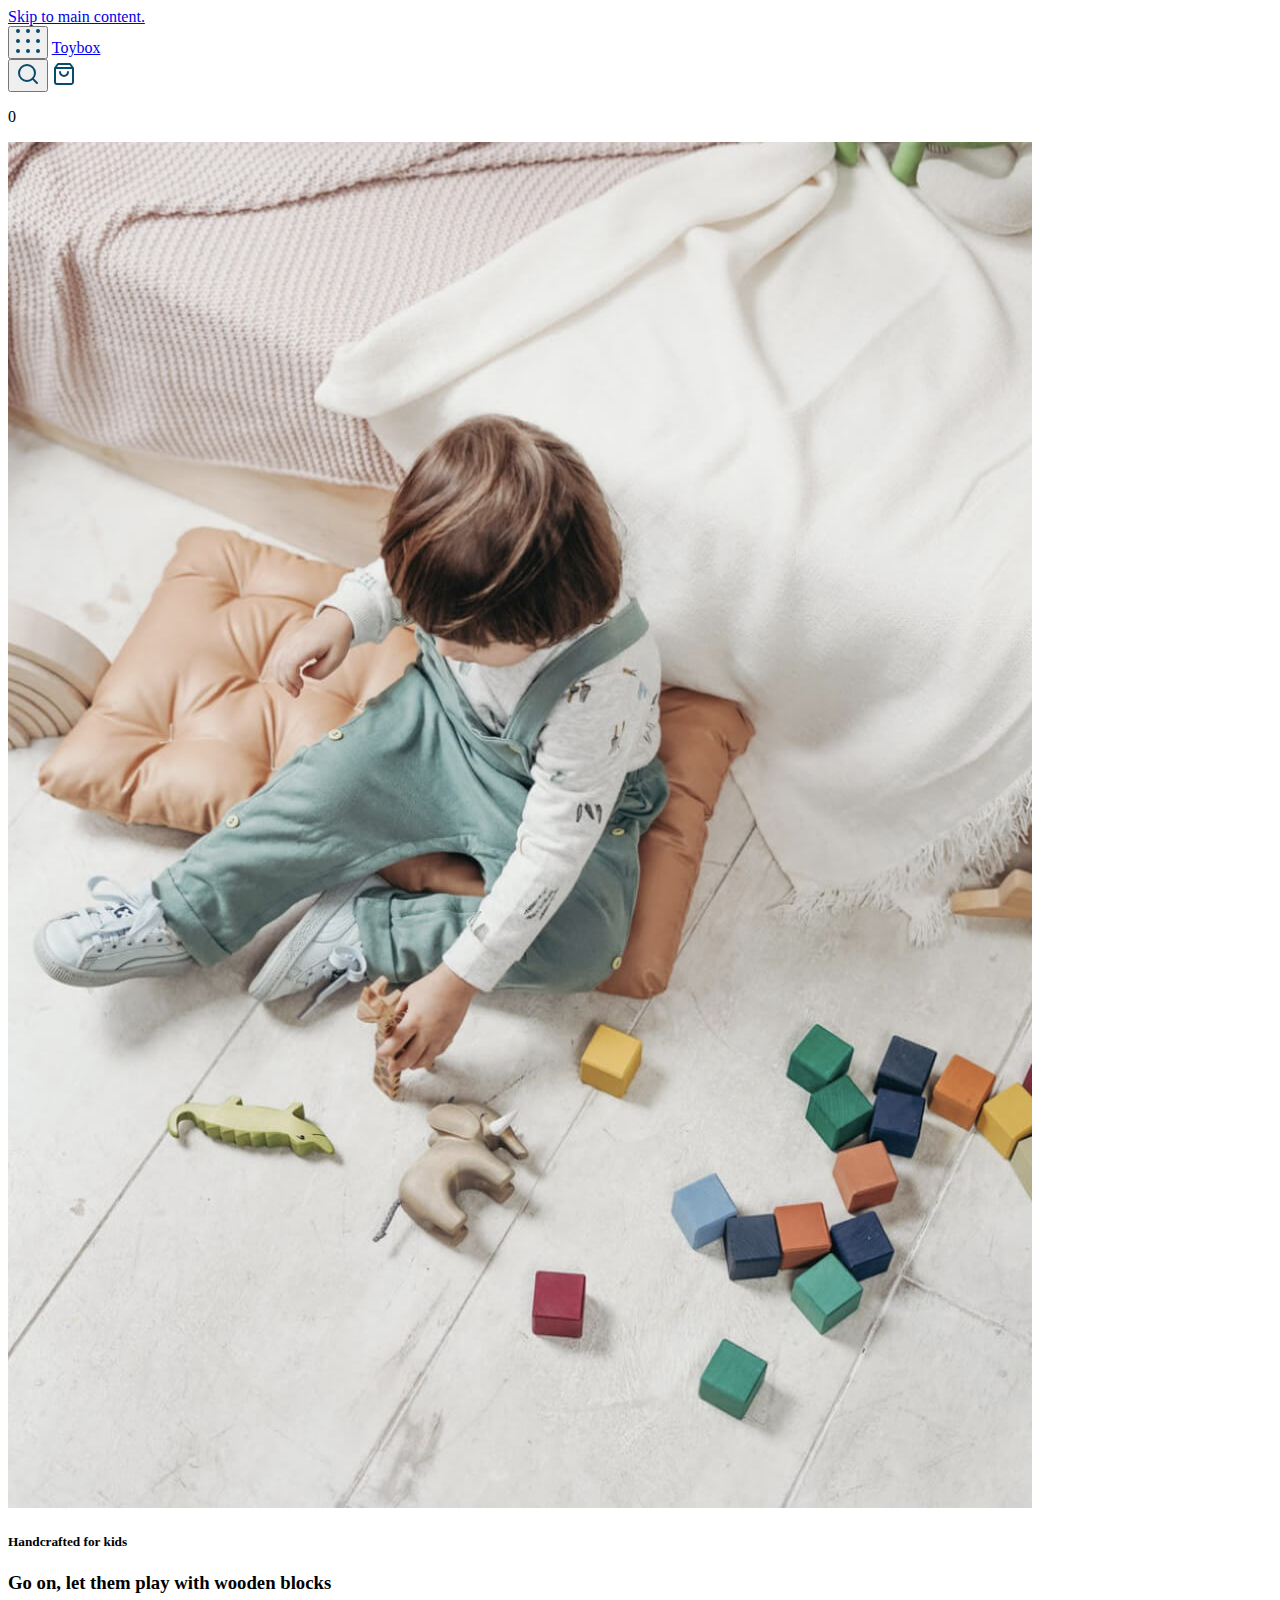
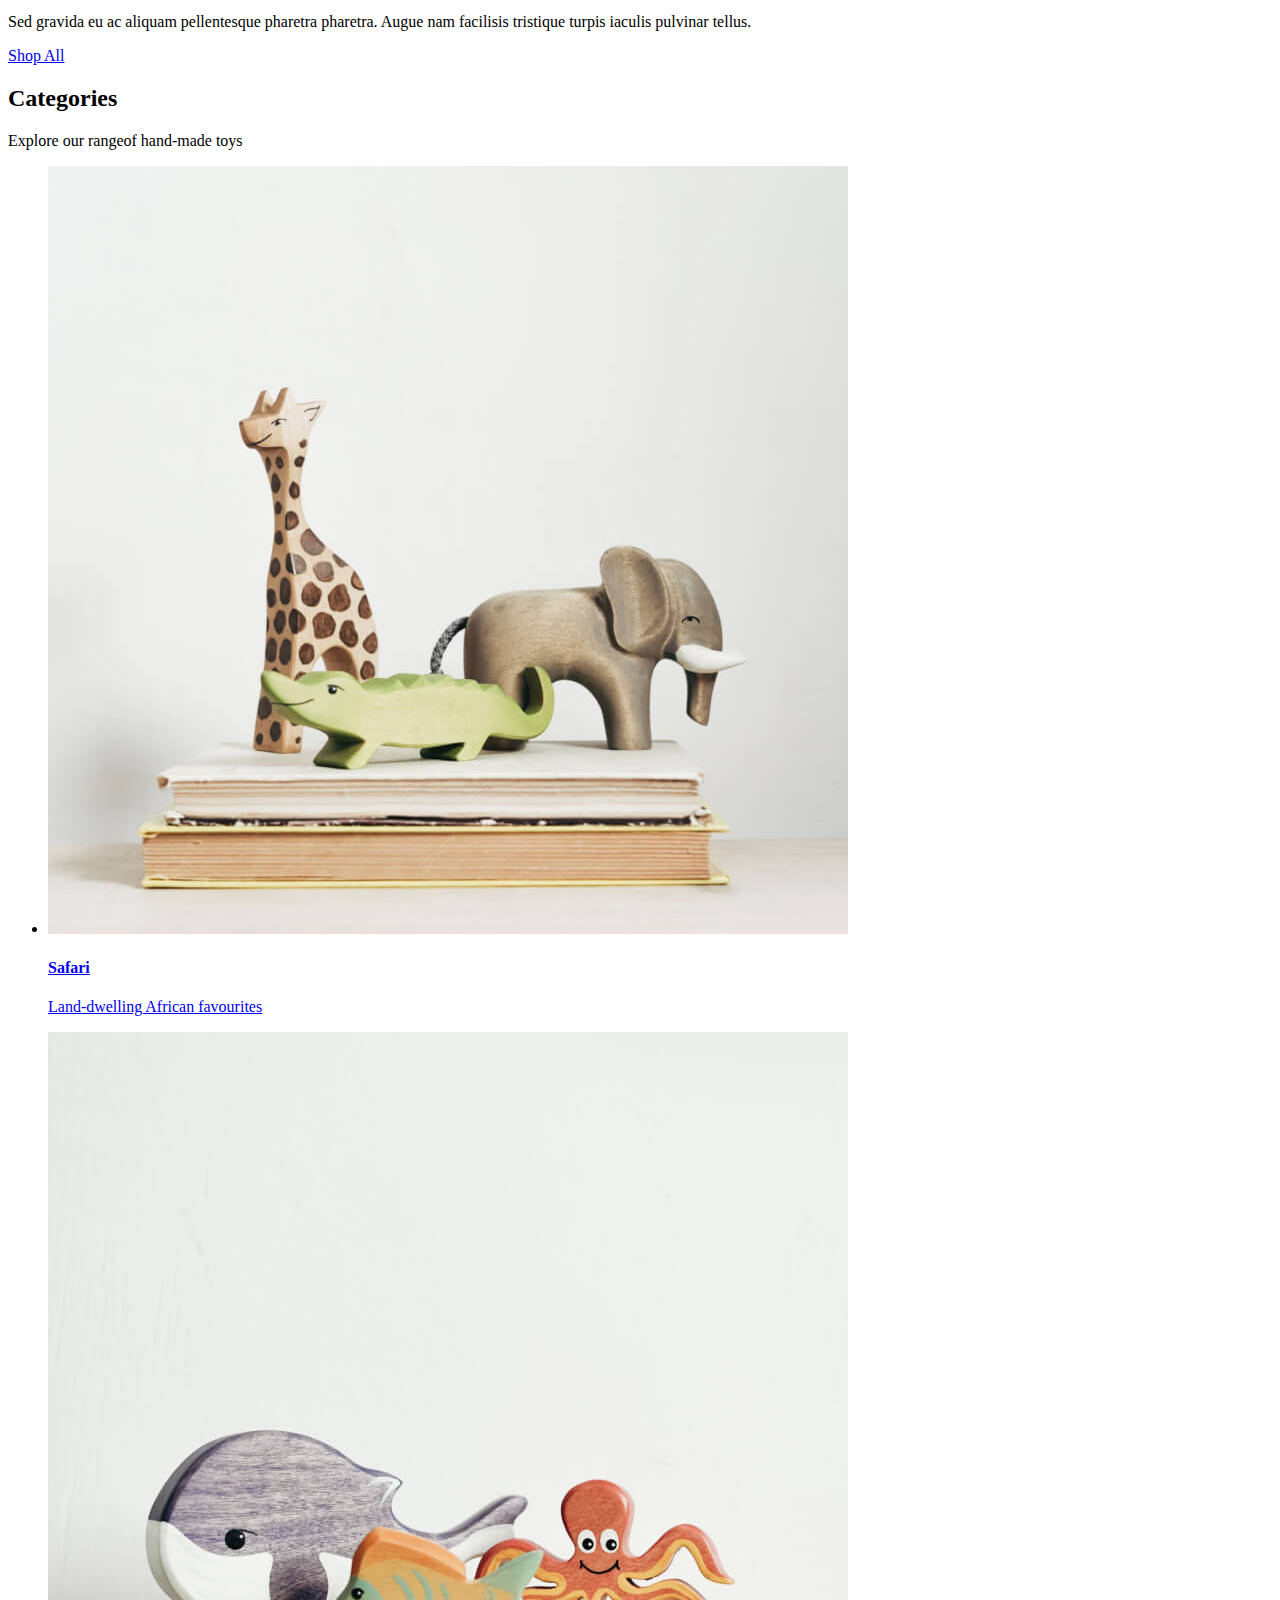
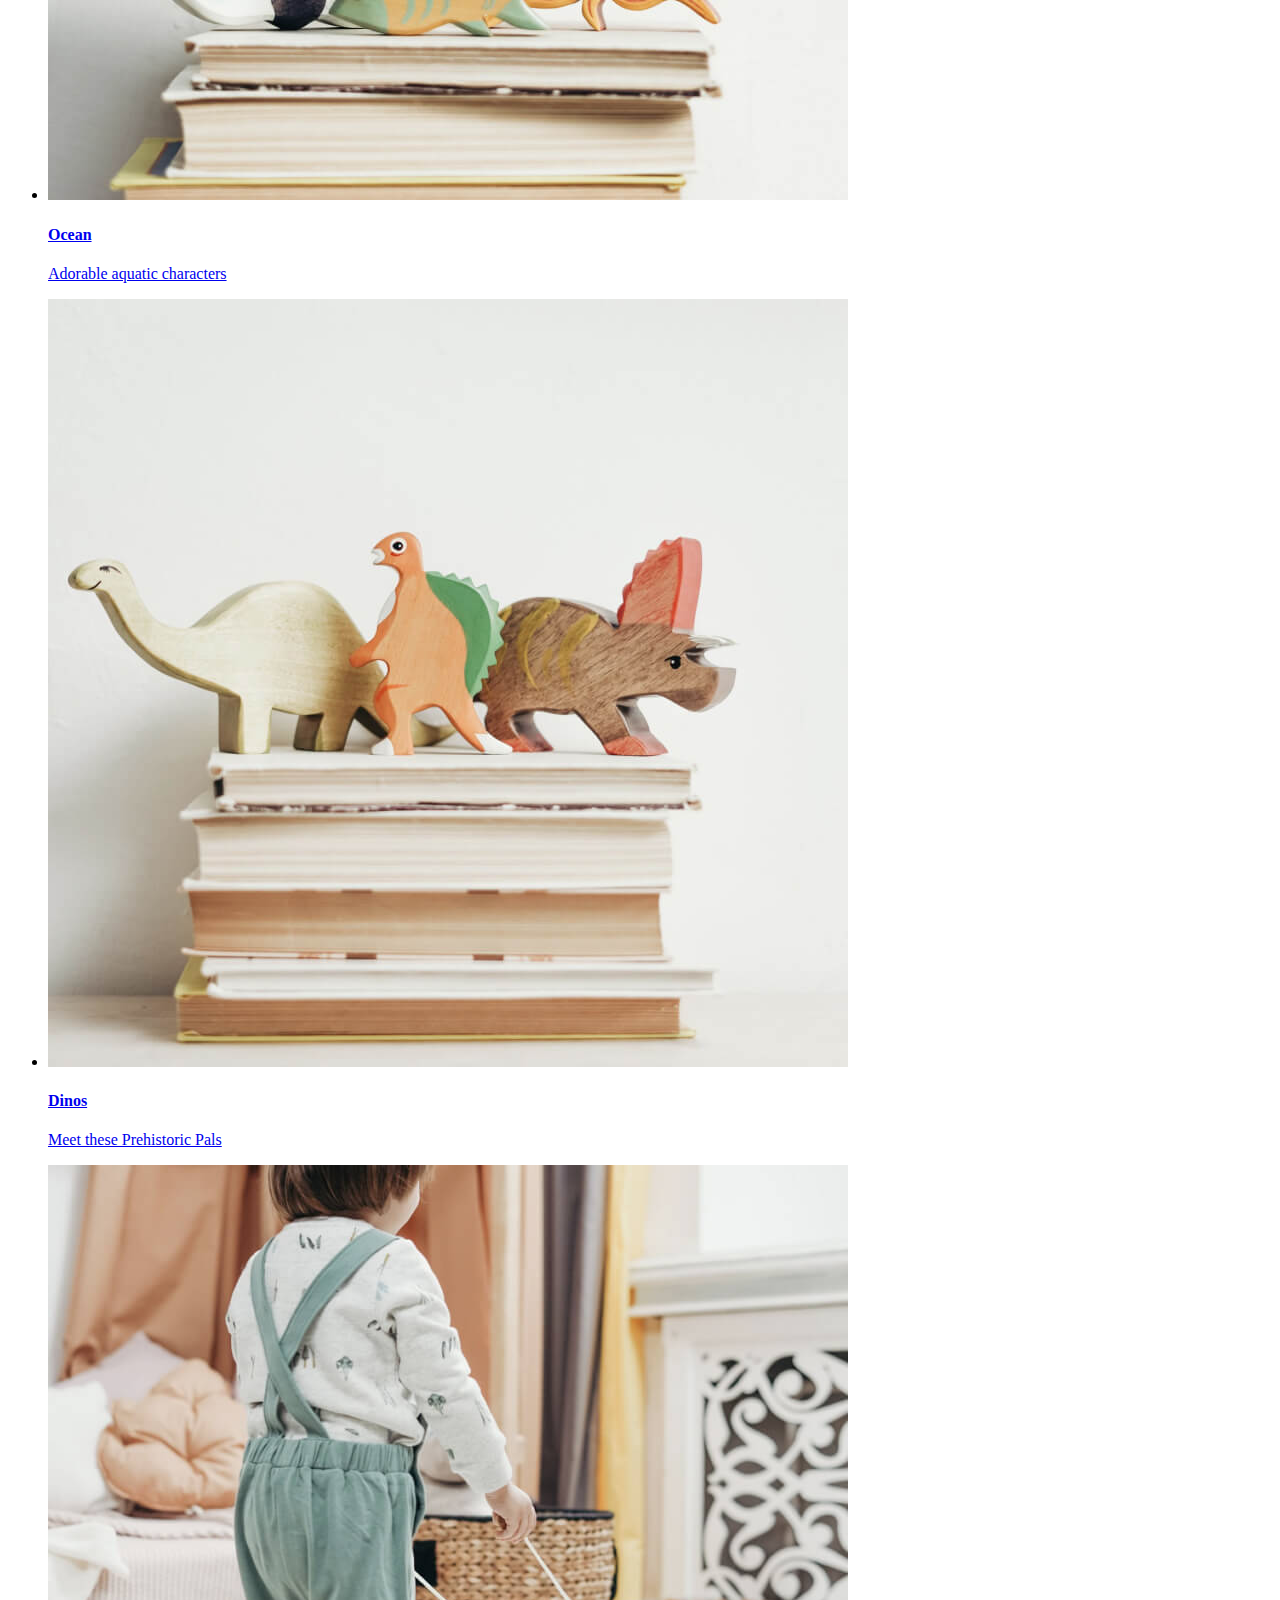
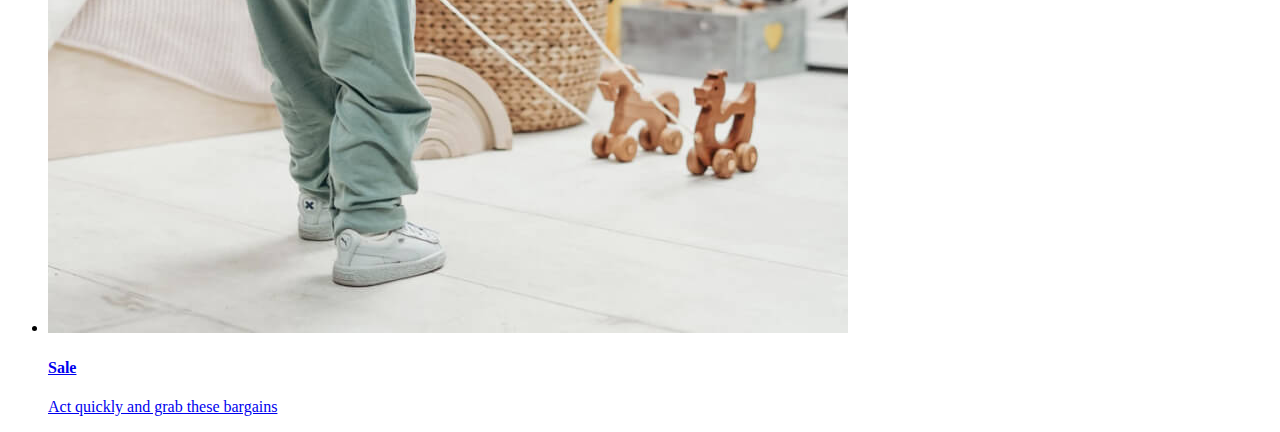
==== index.html @ b54217be "added our categories content" ====
<!DOCTYPE html>
<html lang="en">
<head>
	<meta charset="UTF-8">
	<meta http-equiv="X-UA-Compatible" content="IE=edge">
	<meta name="viewport" content="width=device-width, initial-scale=1.0">
	<link rel="stylesheet" href="./styles/styles.css">
	<title>STARTER - Toybox Homepage</title>
</head>
<body>
	<!-- our skipLink -->
	<a href="#mainContent" class="skipLink">Skip to main content.</a>
	<nav>
		<!-- wrapper to contain our content -->
		<div class="wrapper">
			<!-- navigation menu button -->
			<button class="menuIcon">
				<img class="menuIcon" src="./assets/menu-button.svg" alt="Button to open our navigation">
			</button>
	
			<!-- home button / logo -->
			<a href="./index.html" class="logo">Toybox</a>
	
			<!-- search / cart / counter area -->
			<div class="searchCart">
				<!-- search -->
				<button class="menuIcon">
					<img src="./assets/search.svg" alt="Search Icon" class="searchIcon">
				</button>
				<!-- bag / cart -->
				<a href="">
					<img src="./assets/shop-bag.svg" alt="Shopping Bag Icon" class="bagIcon">
				</a>
				<!-- counter -->
				<div class="counter">
					<p>0</p>
				</div><!-- counter ends -->
			</div><!-- .searchCart ends -->
		</div><!-- .wrapper ends -->
	
		<!-- we still need to add thee content for our slide out nav -->
	</nav>

	<!-- our header -->
	<header>
		<div class="wrapper headerImgContainer">
			<img src="./assets/header-image.jpg" alt="A toddler playing with wooden blocks">
		</div>
		<div class="wrapper headerContent">
			<h5>Handcrafted for kids</h5>
			<h3>Go on, let them play with wooden blocks</h3>
			<p>Sed gravida eu ac aliquam pellentesque pharetra pharetra. Augue nam facilisis tristique turpis iaculis pulvinar tellus.</p>
			<a href="#" class="shopLink">Shop All</a>
		</div>
	</header>
	
	<!-- our main content area -->

	<main id="mainContent">
		<!-- categories section -->
		<section class="categories" id="categories">
			<div class="wrapper">
				<h2>Categories</h2>
				<p>Explore our rangeof hand-made toys</p>

				<!-- our Gallery -->
				<ul class="categoryGallery">
					<li class="items item1">
						<a href="#">
							<img src="./assets/safari-trio.jpg" alt="hand carved safari animal toy">
							<h4>Safari</h4>
							<p>Land-dwelling African favourites</p>
						</a>
					</li>
					<li class="items item2">
						<a href="#">
							<img src="./assets/ocean-trio.jpg" alt="A collection of ocean themed animal toys">
							<h4>Ocean</h4>
							<p>Adorable aquatic characters</p>
						</a>
					</li>
					<li class="items item3">
						<a href="#">
							<img src="./assets/dino-trio.jpg" alt="hand carved dinosaur toys for kids">
							<h4>Dinos</h4>
							<p>Meet these Prehistoric Pals</p>
						</a>
					</li>
					<li class="items item4">
						<a href="#">
							<img src="./assets/sale.jpg" alt="A toddler pulling two wooden animals on wheels">
							<h4>Sale</h4>
							<p>Act quickly and grab these bargains</p>
						</a>
					</li>
				</ul>
			</div>
		</section>
		<!-- let them play section -->
		<section></section>
	</main>
</body>
</html>
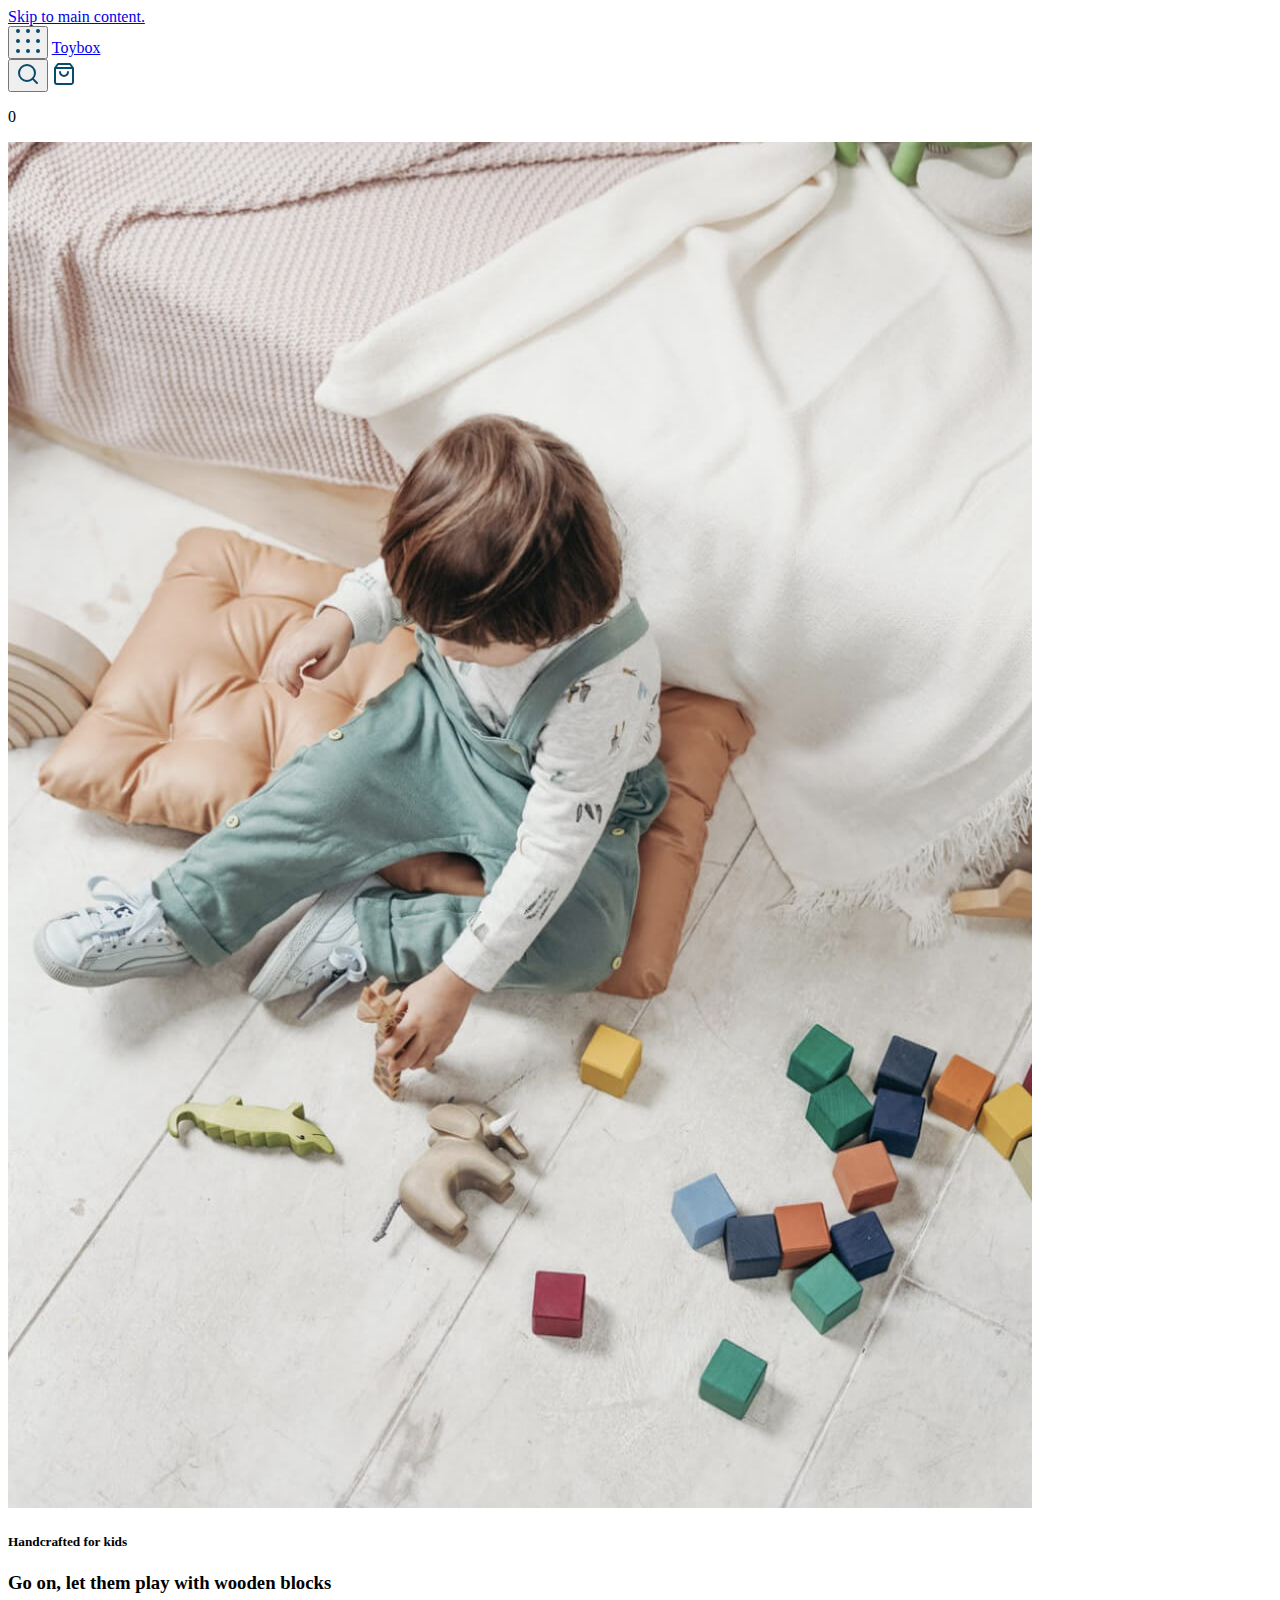
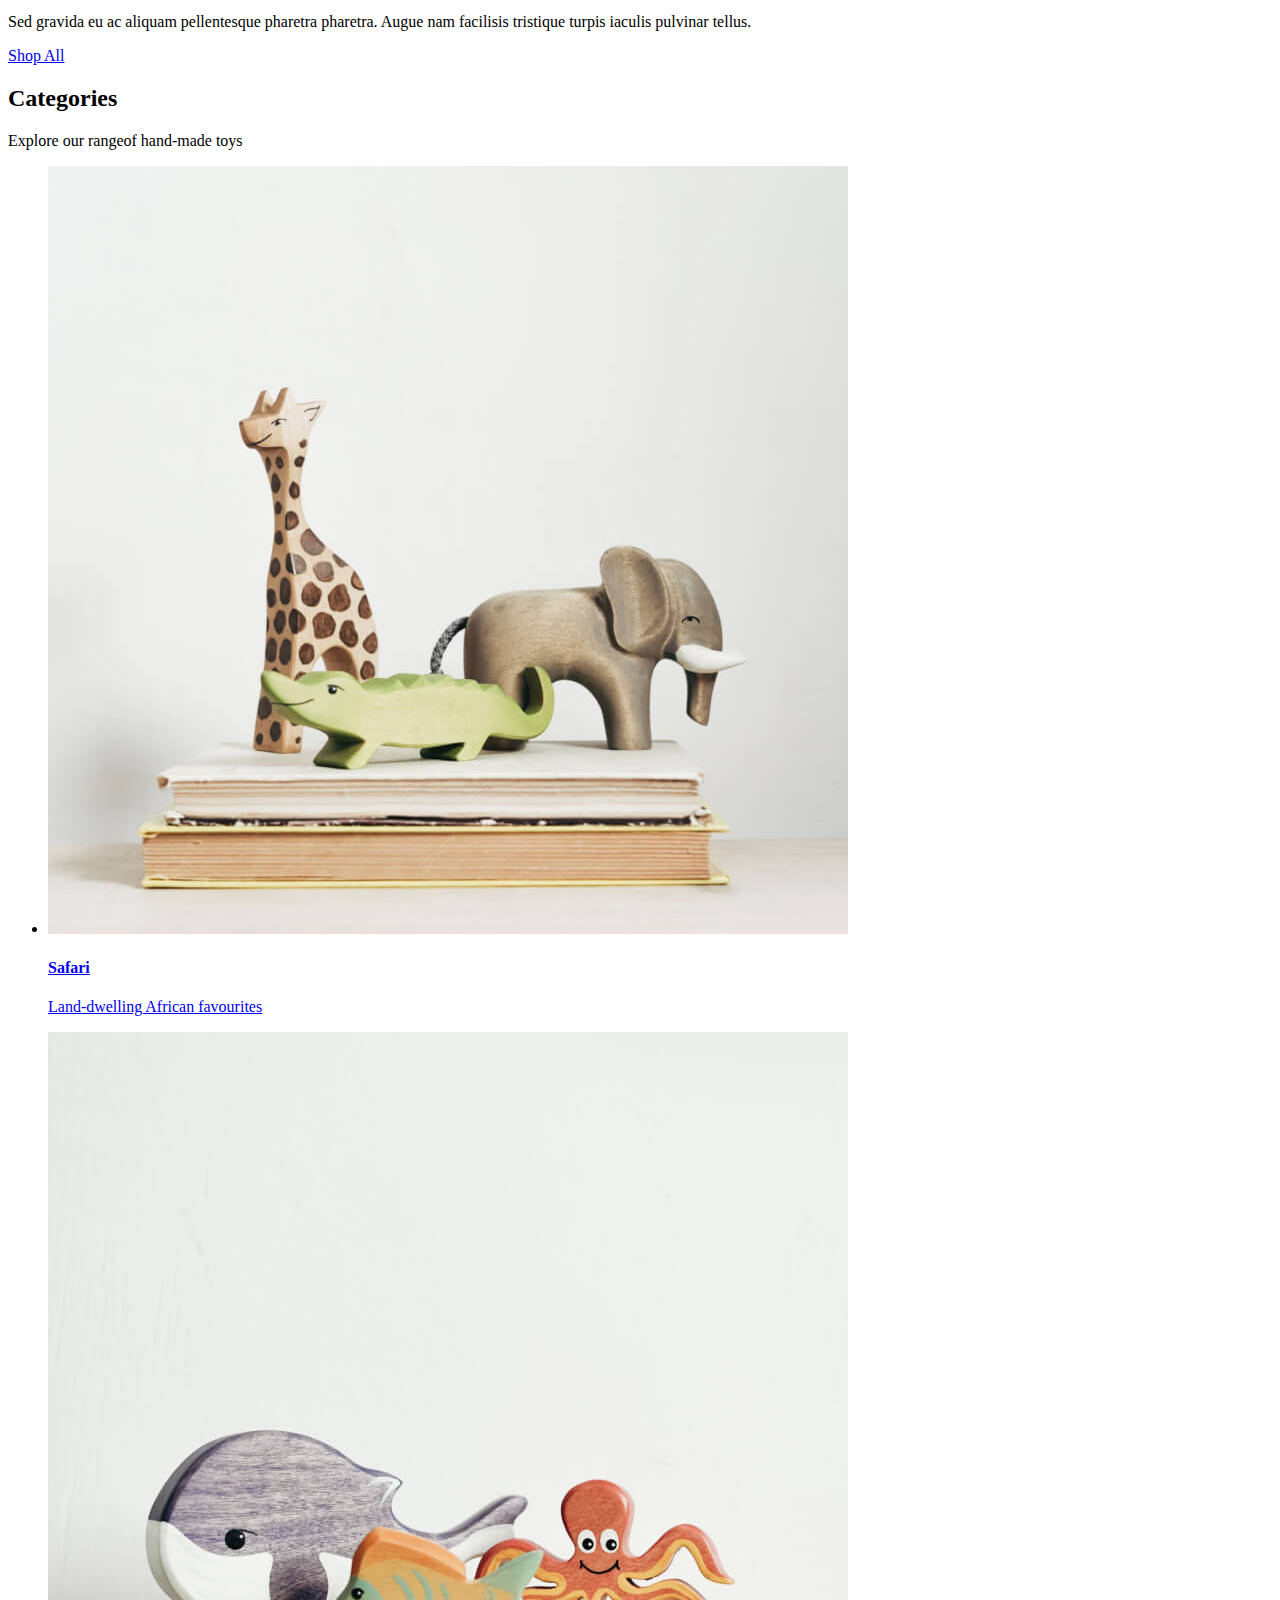
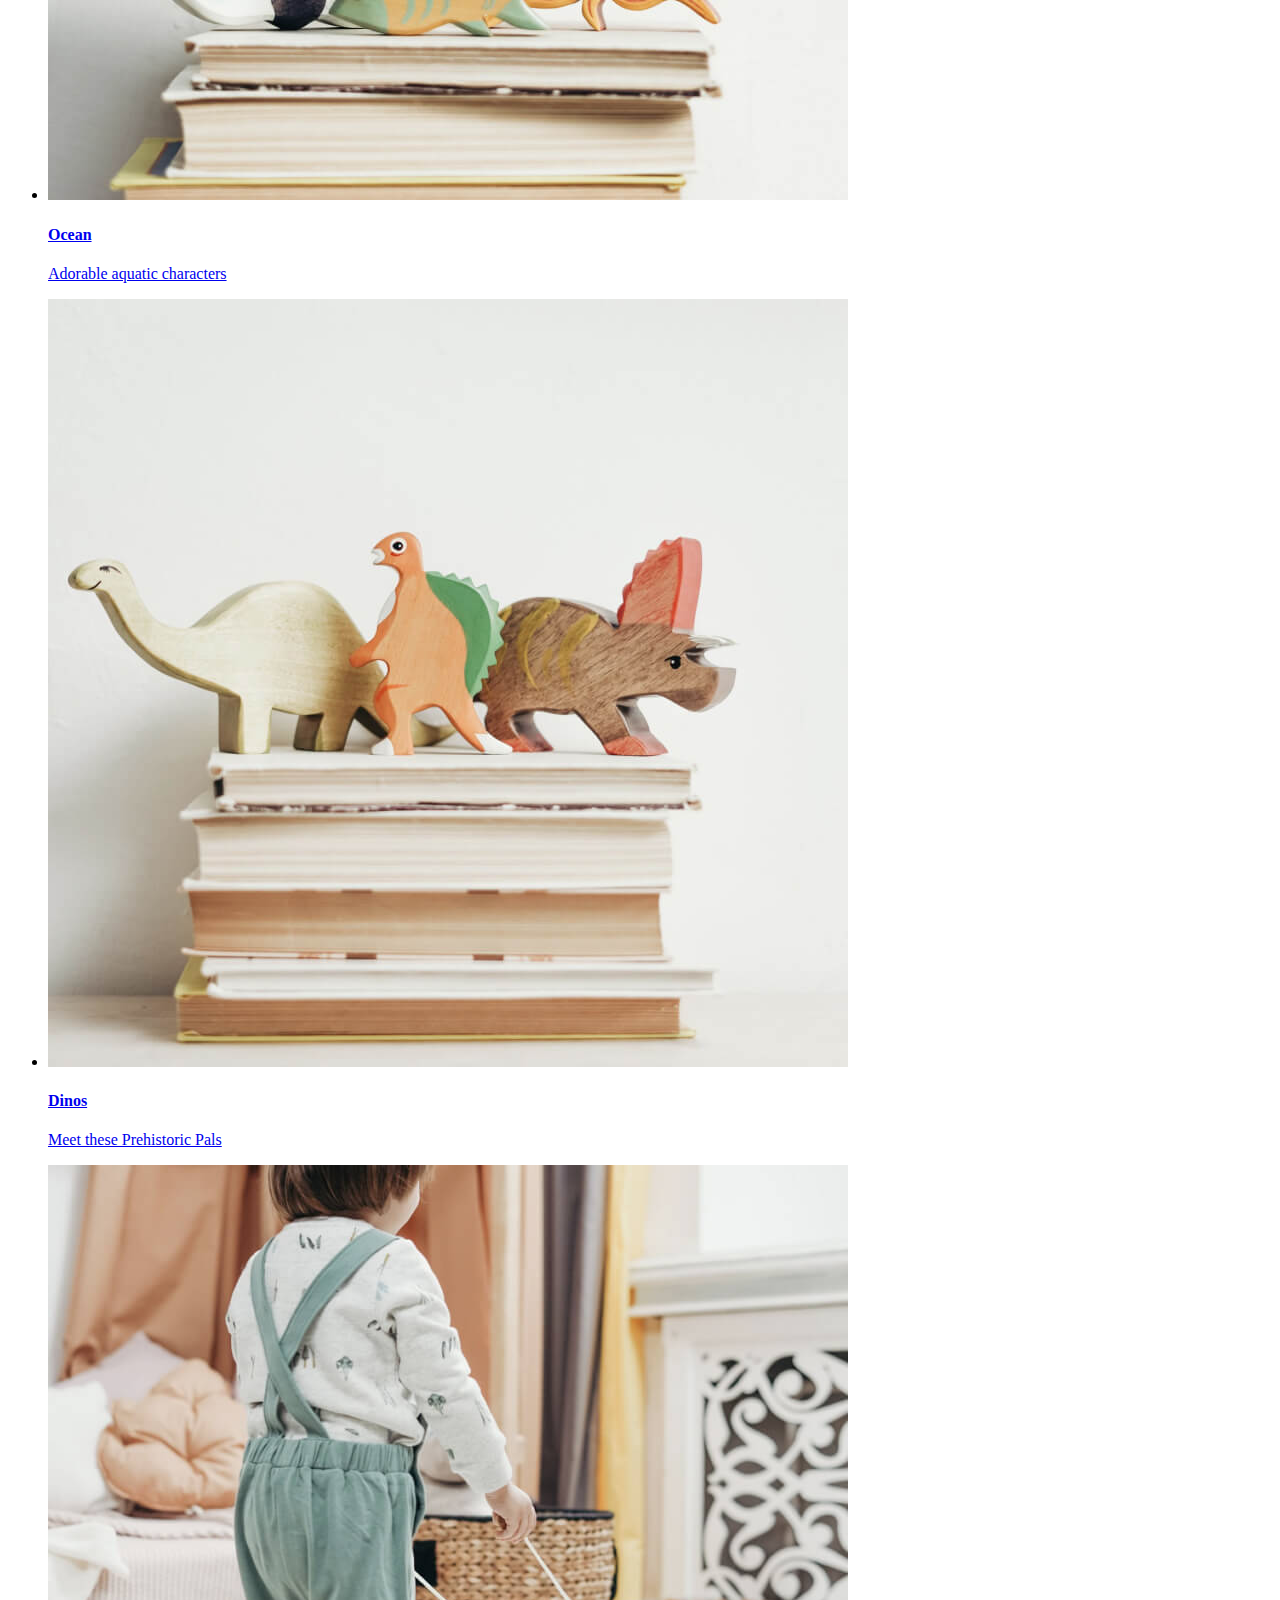
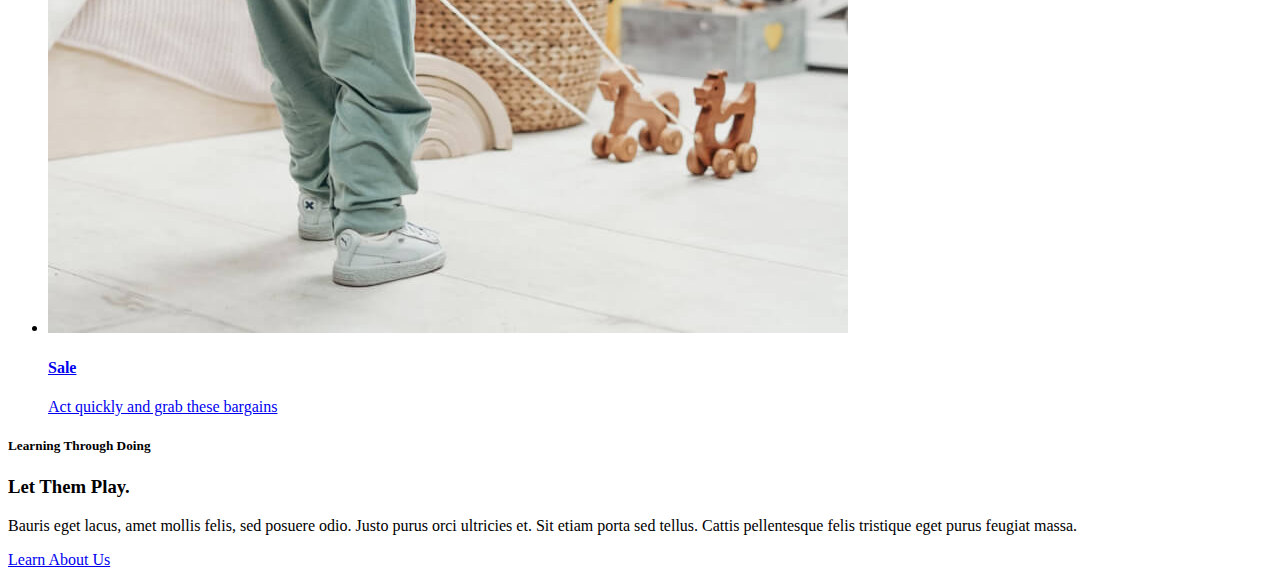
==== commit 0dbac2c6: "completed second section in the index.html" ====
--- a/index.html
+++ b/index.html
@@ -96,8 +96,24 @@
 				</ul>
 			</div>
 		</section>
+
 		<!-- let them play section -->
-		<section></section>
+		<section class="play" id="play">
+			<div class="wrapper playContainer">
+				<h5>Learning Through Doing</h5>
+				<h3>Let Them Play.</h3>
+				<p>Bauris eget lacus, amet mollis felis, sed posuere odio. Justo purus orci ultricies et. Sit etiam porta sed tellus.
+				Cattis pellentesque felis tristique eget purus feugiat massa.</p>
+				<a href="#" class="solid">Learn About Us</a>
+			</div>
+		</section>
+
 	</main>
+
+	<!-- footer section -->
+	<footer>
+
+	</footer>
+
 </body>
 </html>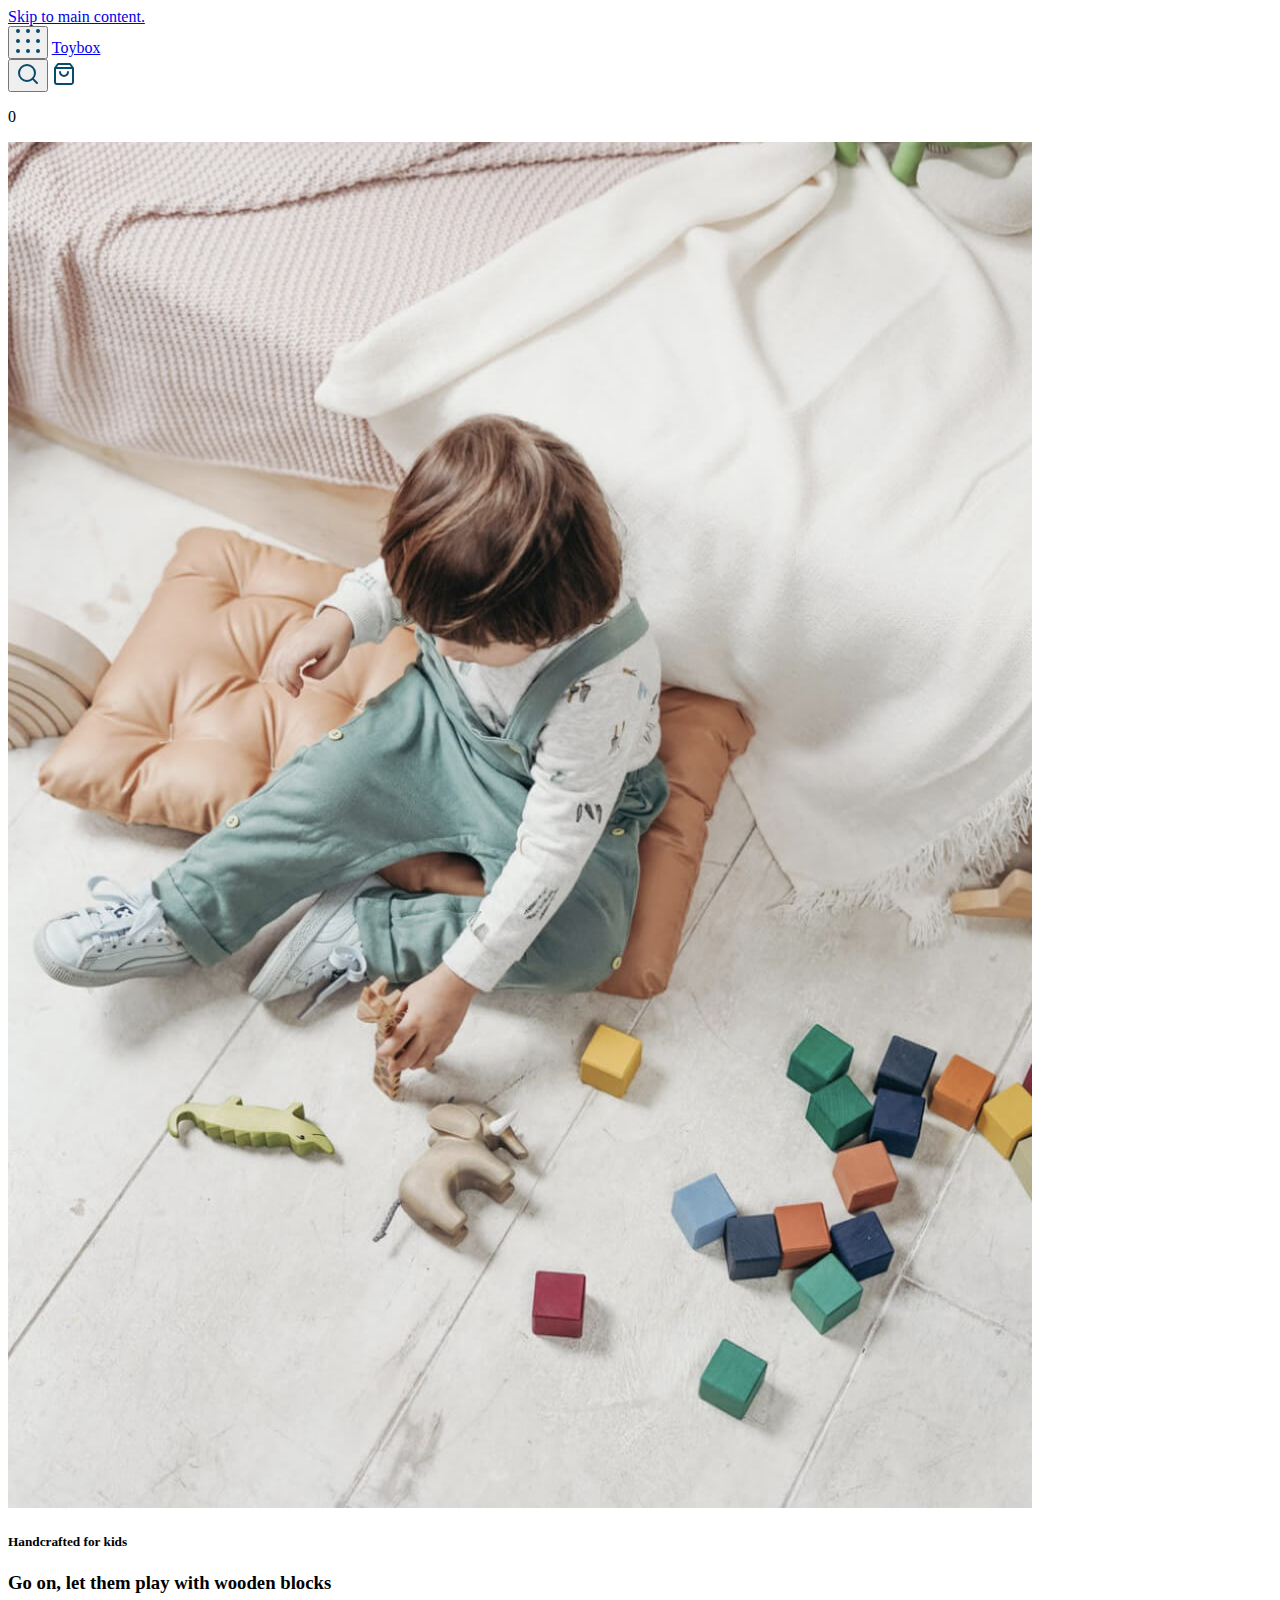
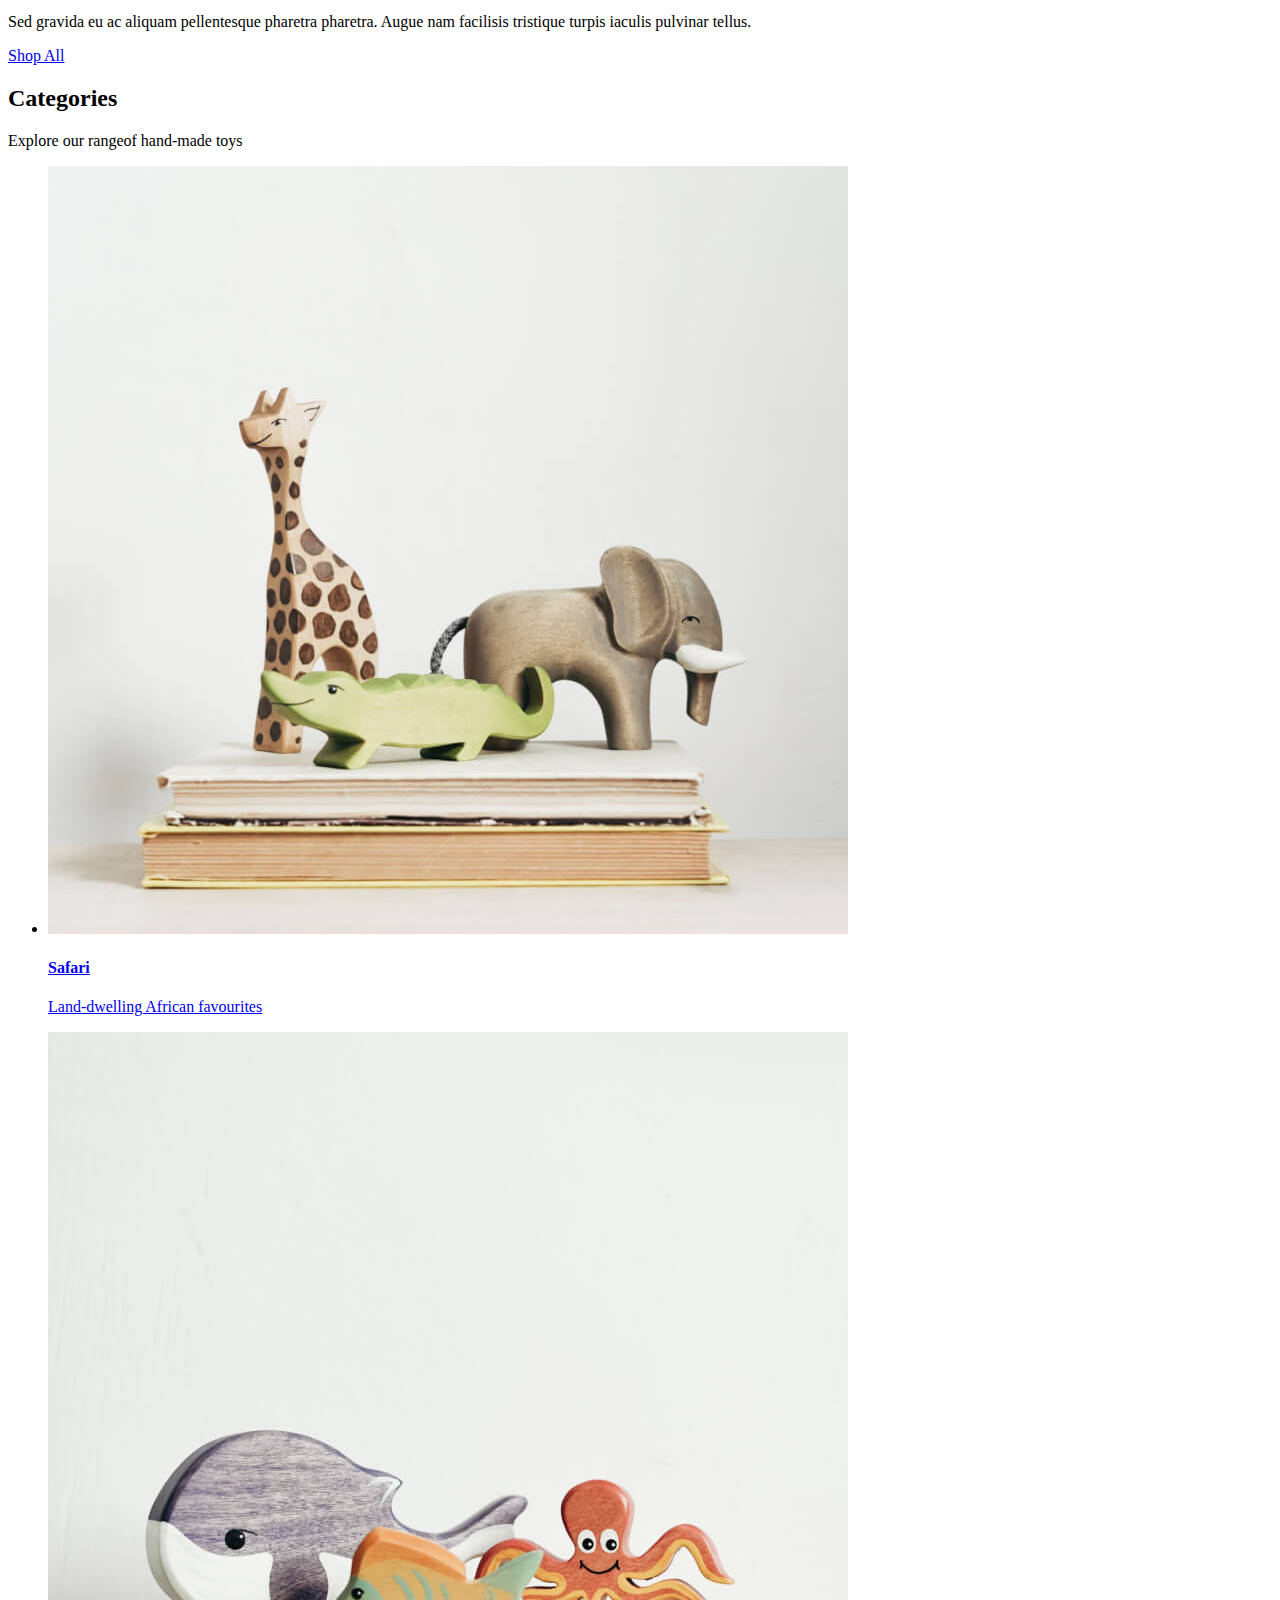
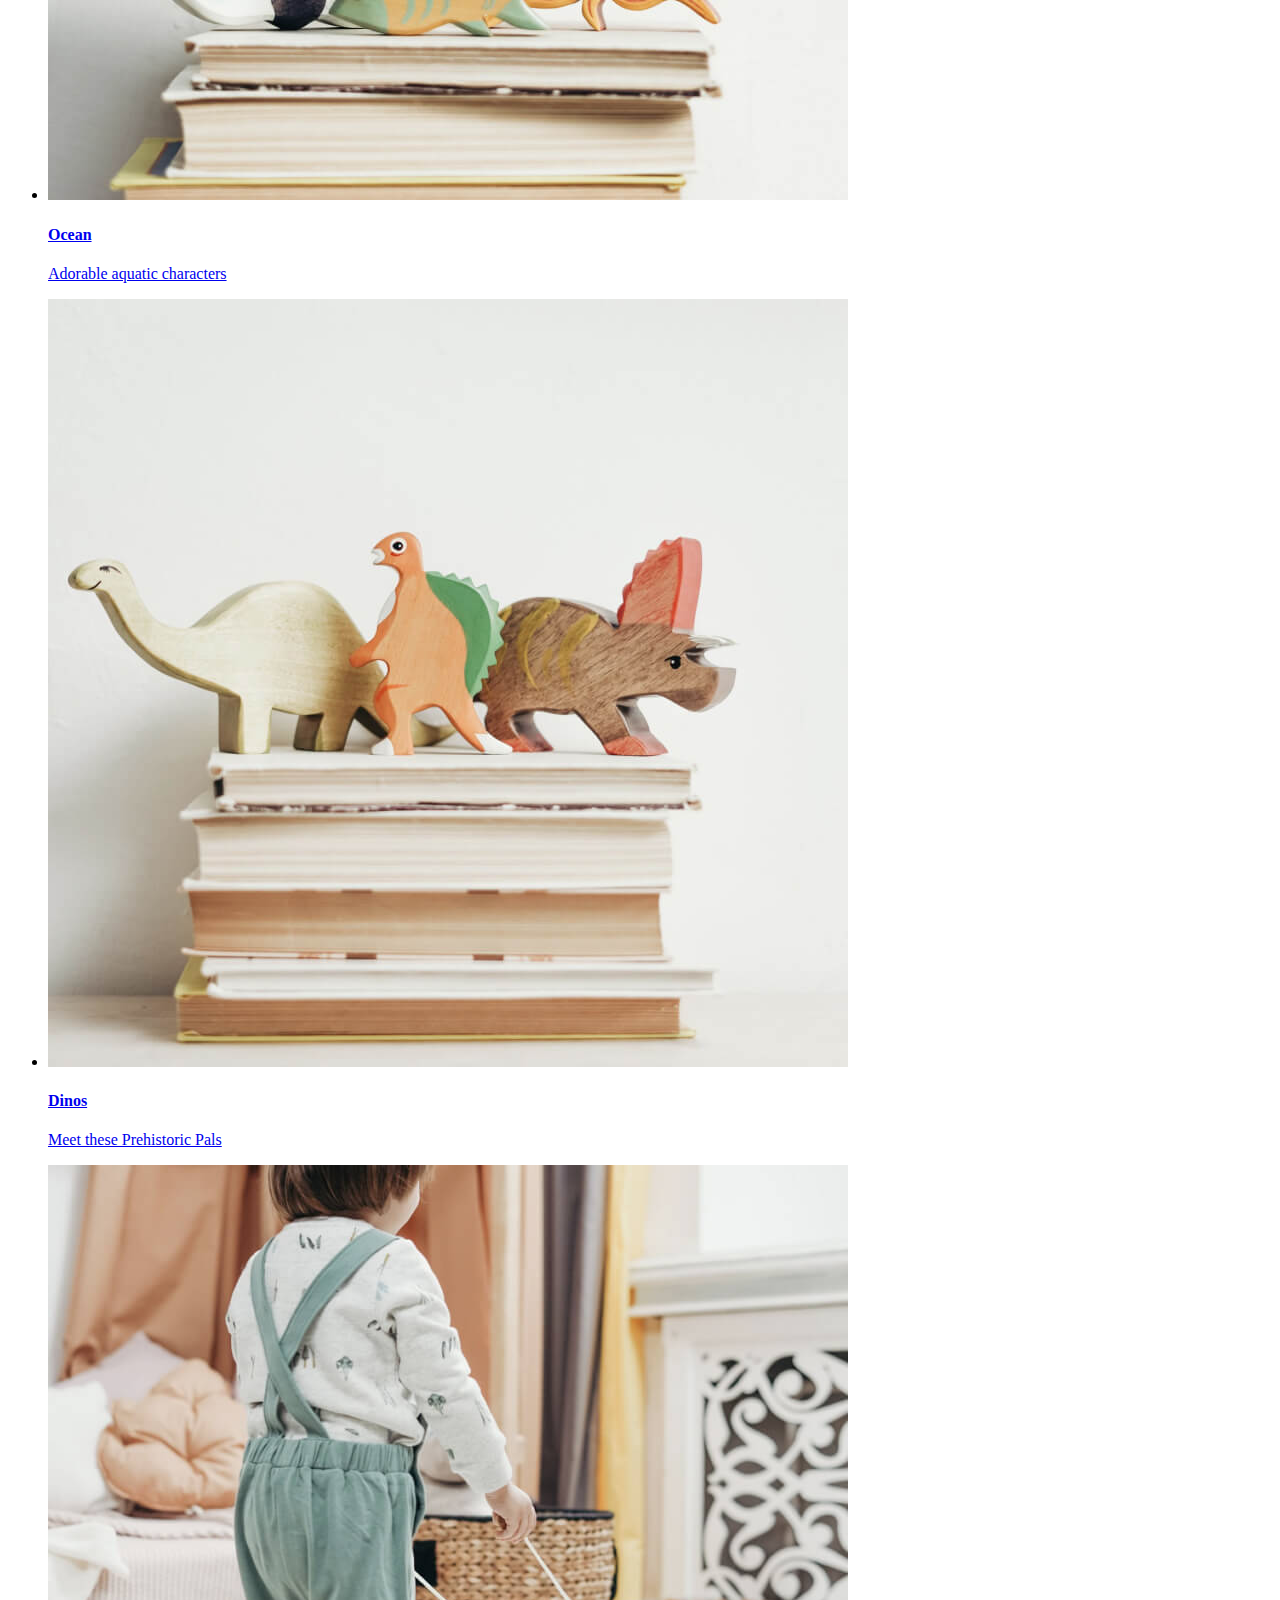
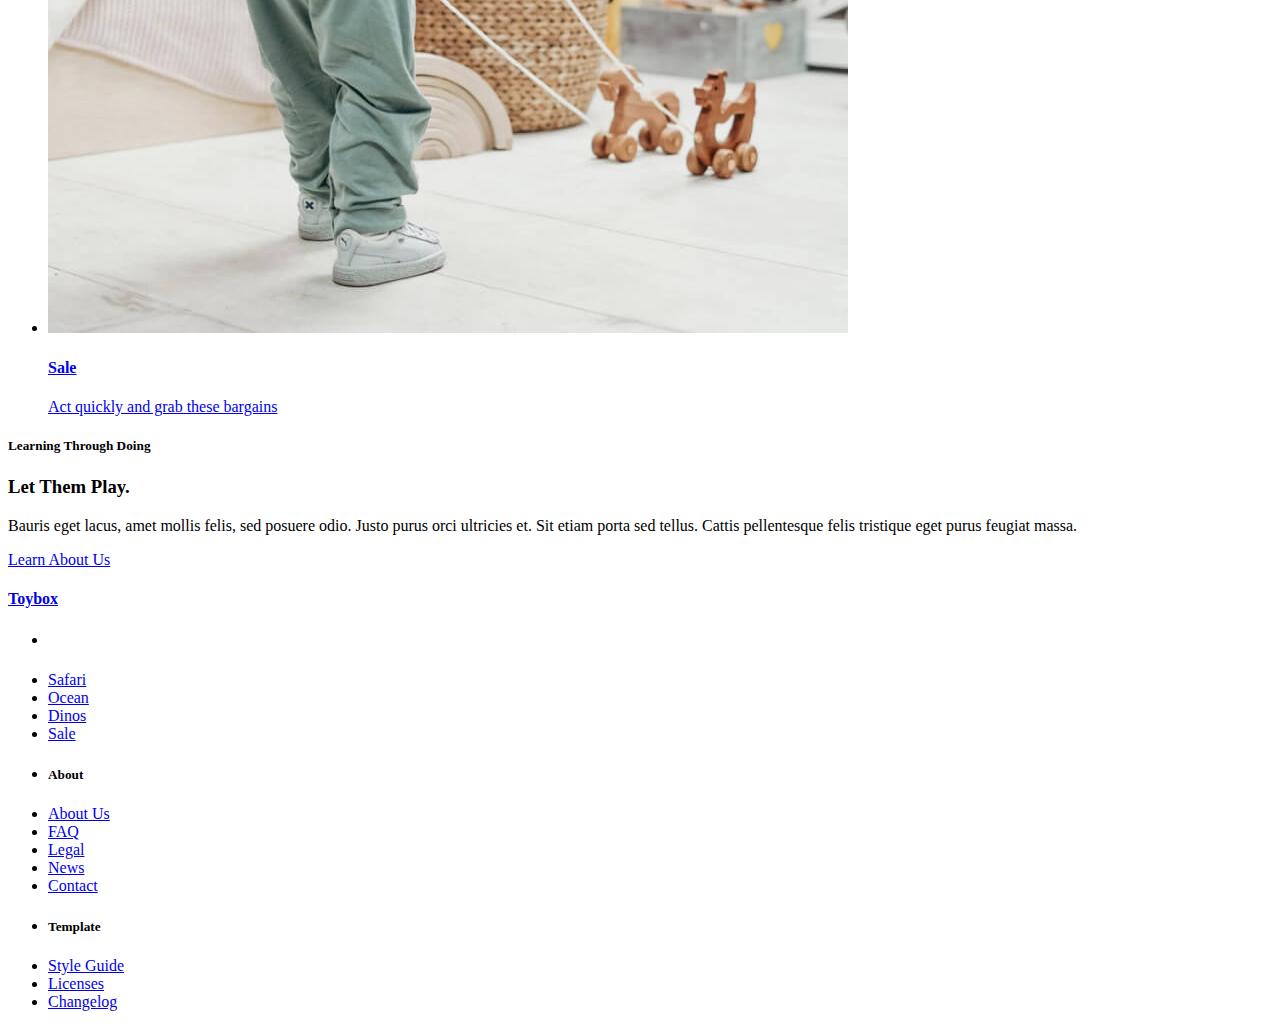
==== commit 92a76de9: "completed footer index.html" ====
--- a/index.html
+++ b/index.html
@@ -112,7 +112,69 @@
 
 	<!-- footer section -->
 	<footer>
-
+		<div class="wrapper">
+			<div class="footerFlex">
+				<!-- flex item 1 - logo -->
+				<a href="./index.html" class="logo">
+					<h4>Toybox</h4>
+				</a>
+				<!-- flex item 2 - footer menu -->
+				<nav class="footerNav">	
+					<!-- list 1 - shop -->
+					<ul class="footerShop">
+						<li>
+							<h5></h5>
+						</li>
+						<li>
+							<a href="#">Safari</a>
+						</li>
+						<li>
+							<a href="#">Ocean</a>
+						</li>
+						<li>
+							<a href="#">Dinos</a>
+						</li>
+						<li>
+							<a href="#">Sale</a>
+						</li>
+					</ul>
+					<!-- list 2 - about -->
+					<ul class="footerAbout">
+						<li>
+							<h5>About</h5>
+						</li>
+						<li>
+							<a href="#">About Us</a>
+						</li>
+						<li>
+							<a href="#">FAQ</a>
+						</li>
+						<li>
+							<a href="#">Legal</a>
+						</li>
+						<li>
+							<a href="#">News</a>
+						</li>
+						<li><a href="./contact.html">Contact</a></li>
+					</ul>
+					<!-- list 3 - template -->
+					<ul class="footerTemp">
+						<li>
+							<h5>Template</h5>
+						</li>
+						<li>
+							<a href="#">Style Guide</a>
+						</li>
+						<li>
+							<a href="#">Licenses</a>
+						</li>
+						<li>
+							<a href="#">Changelog</a>
+						</li>
+					</ul>
+				</nav>
+			</div>
+		</div>
 	</footer>
 
 </body>
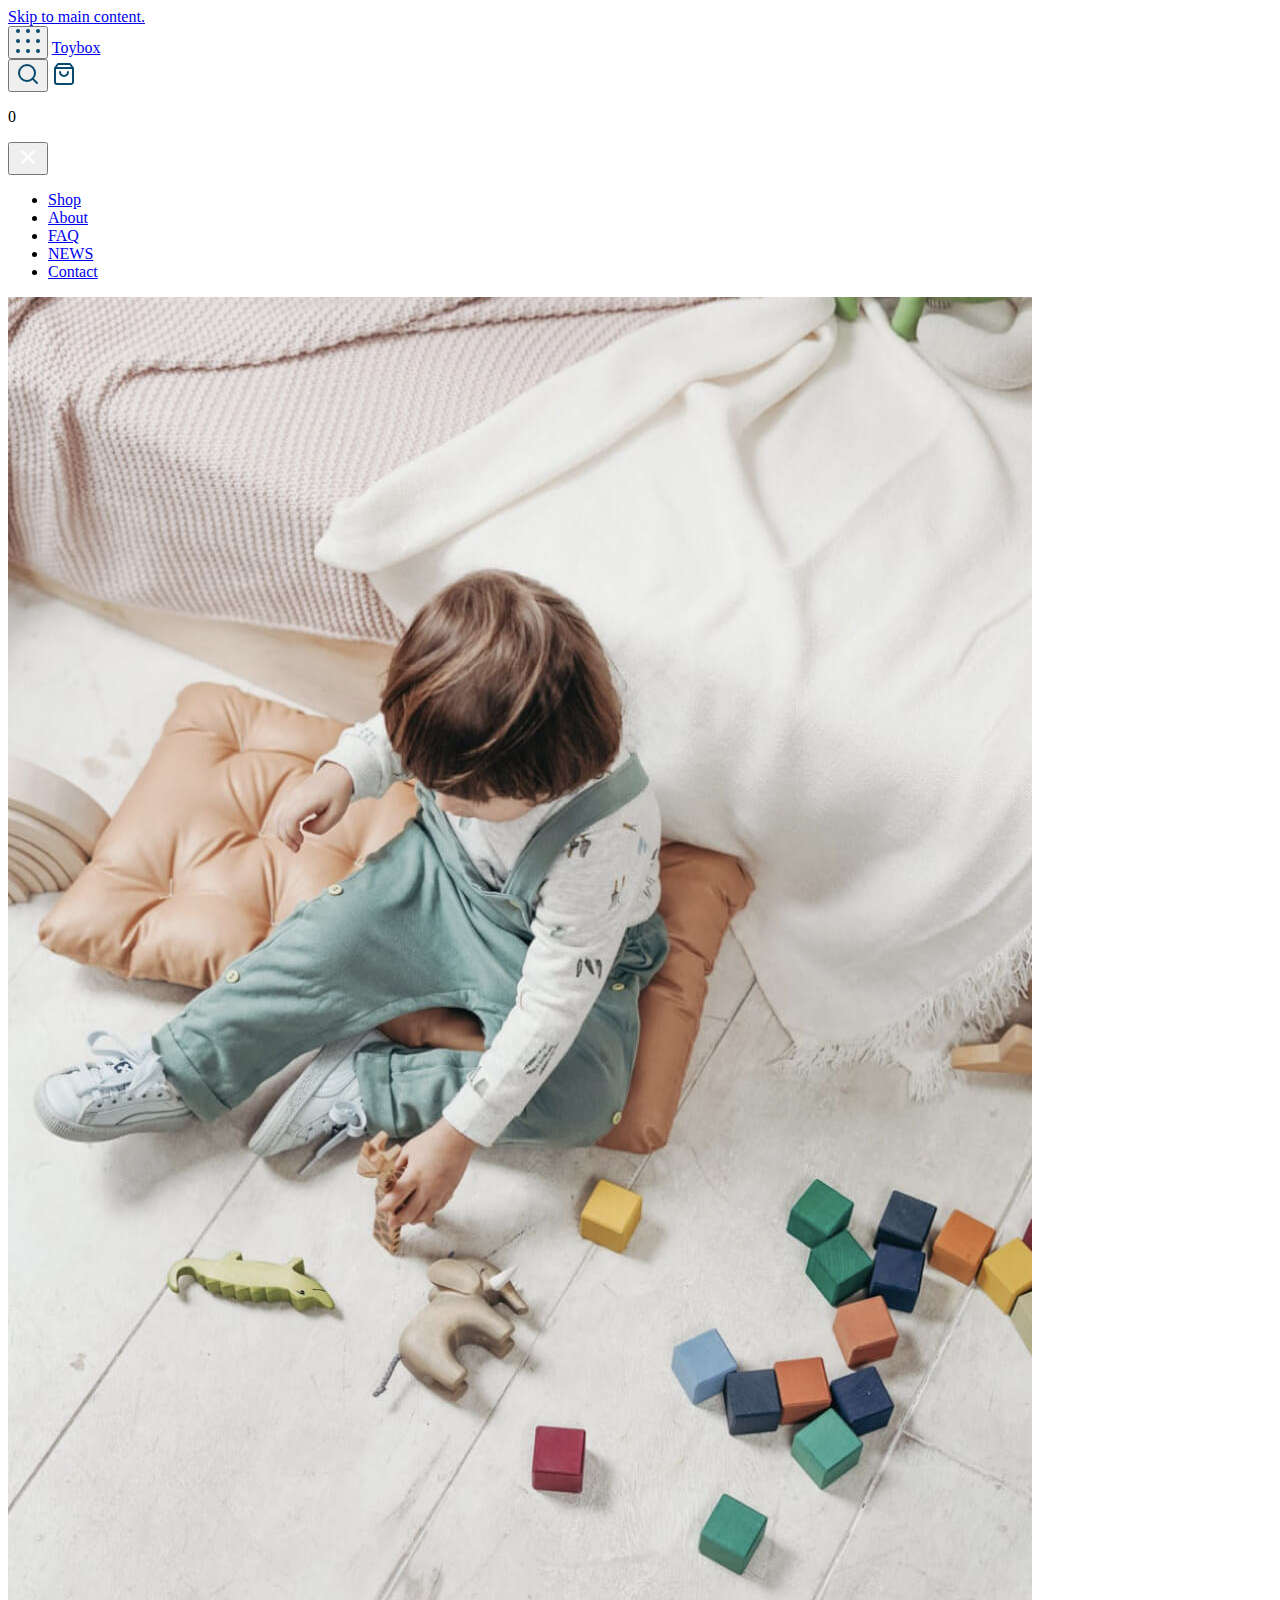
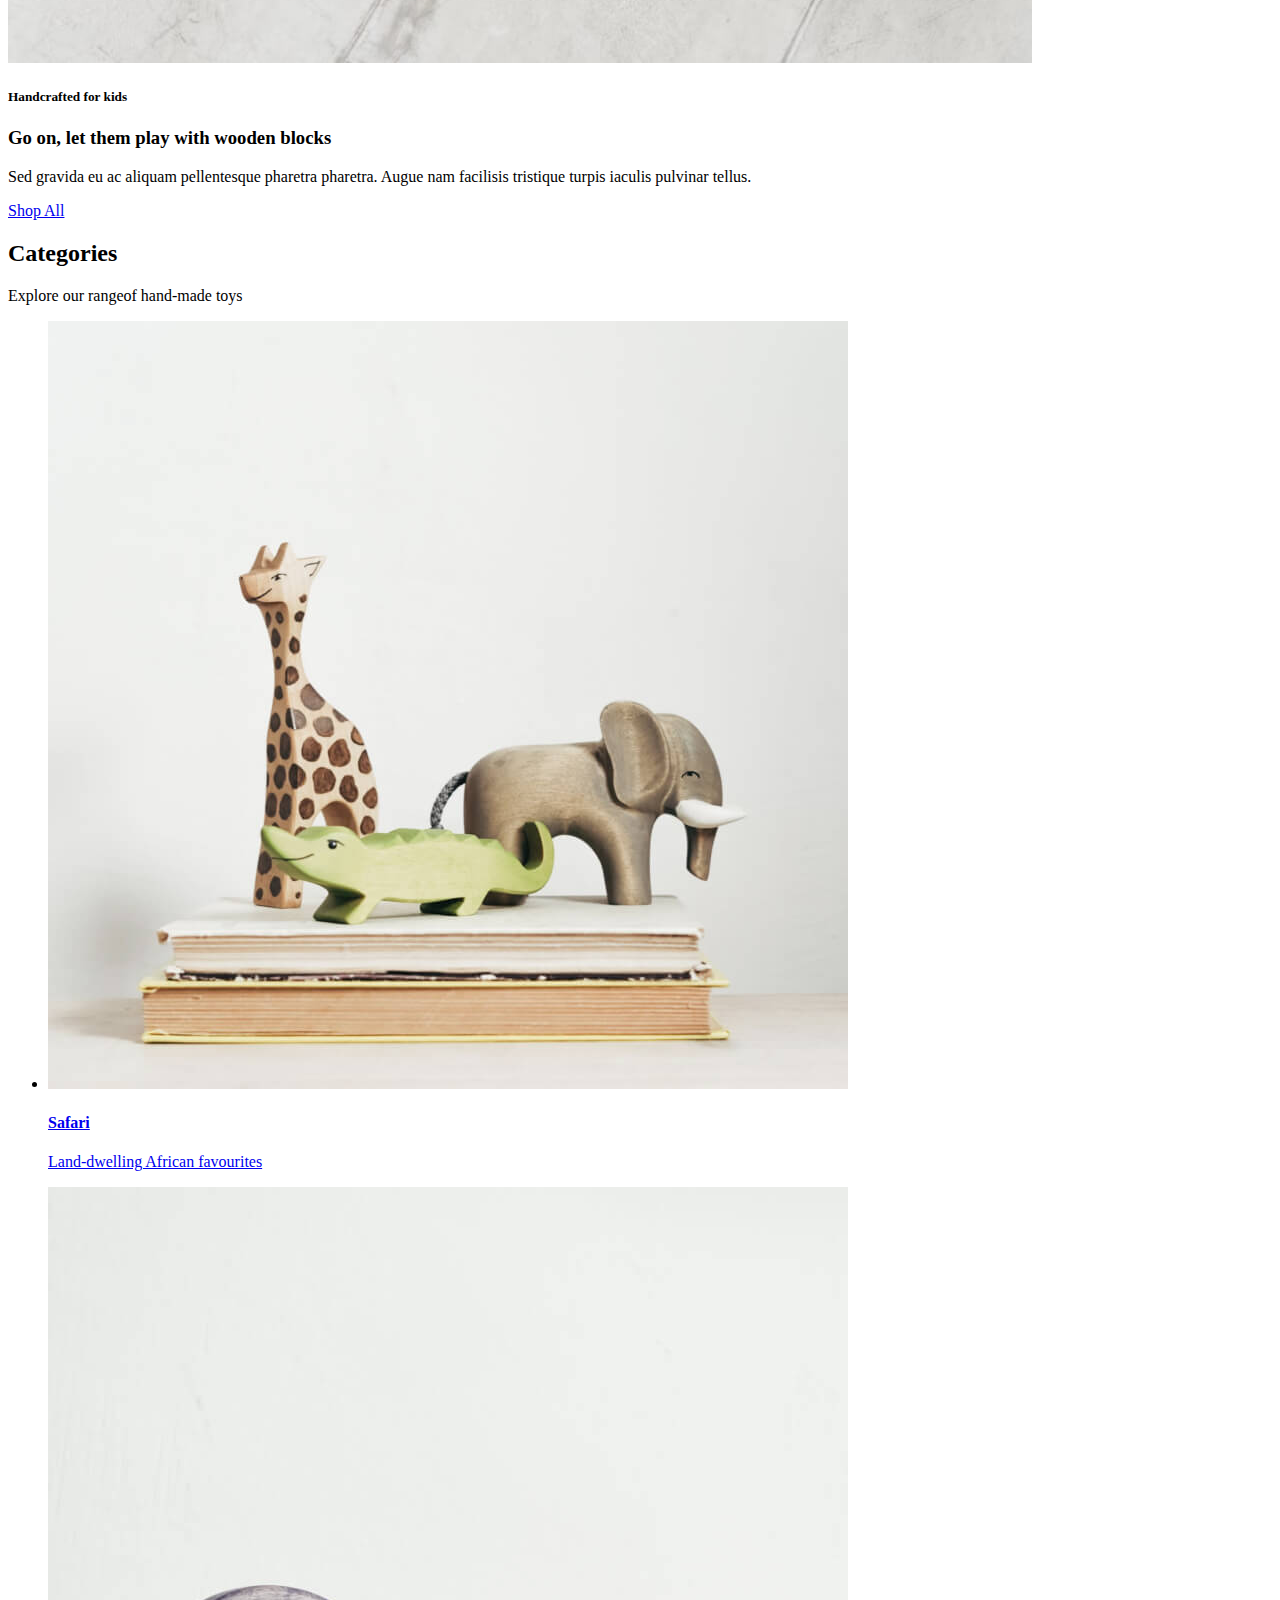
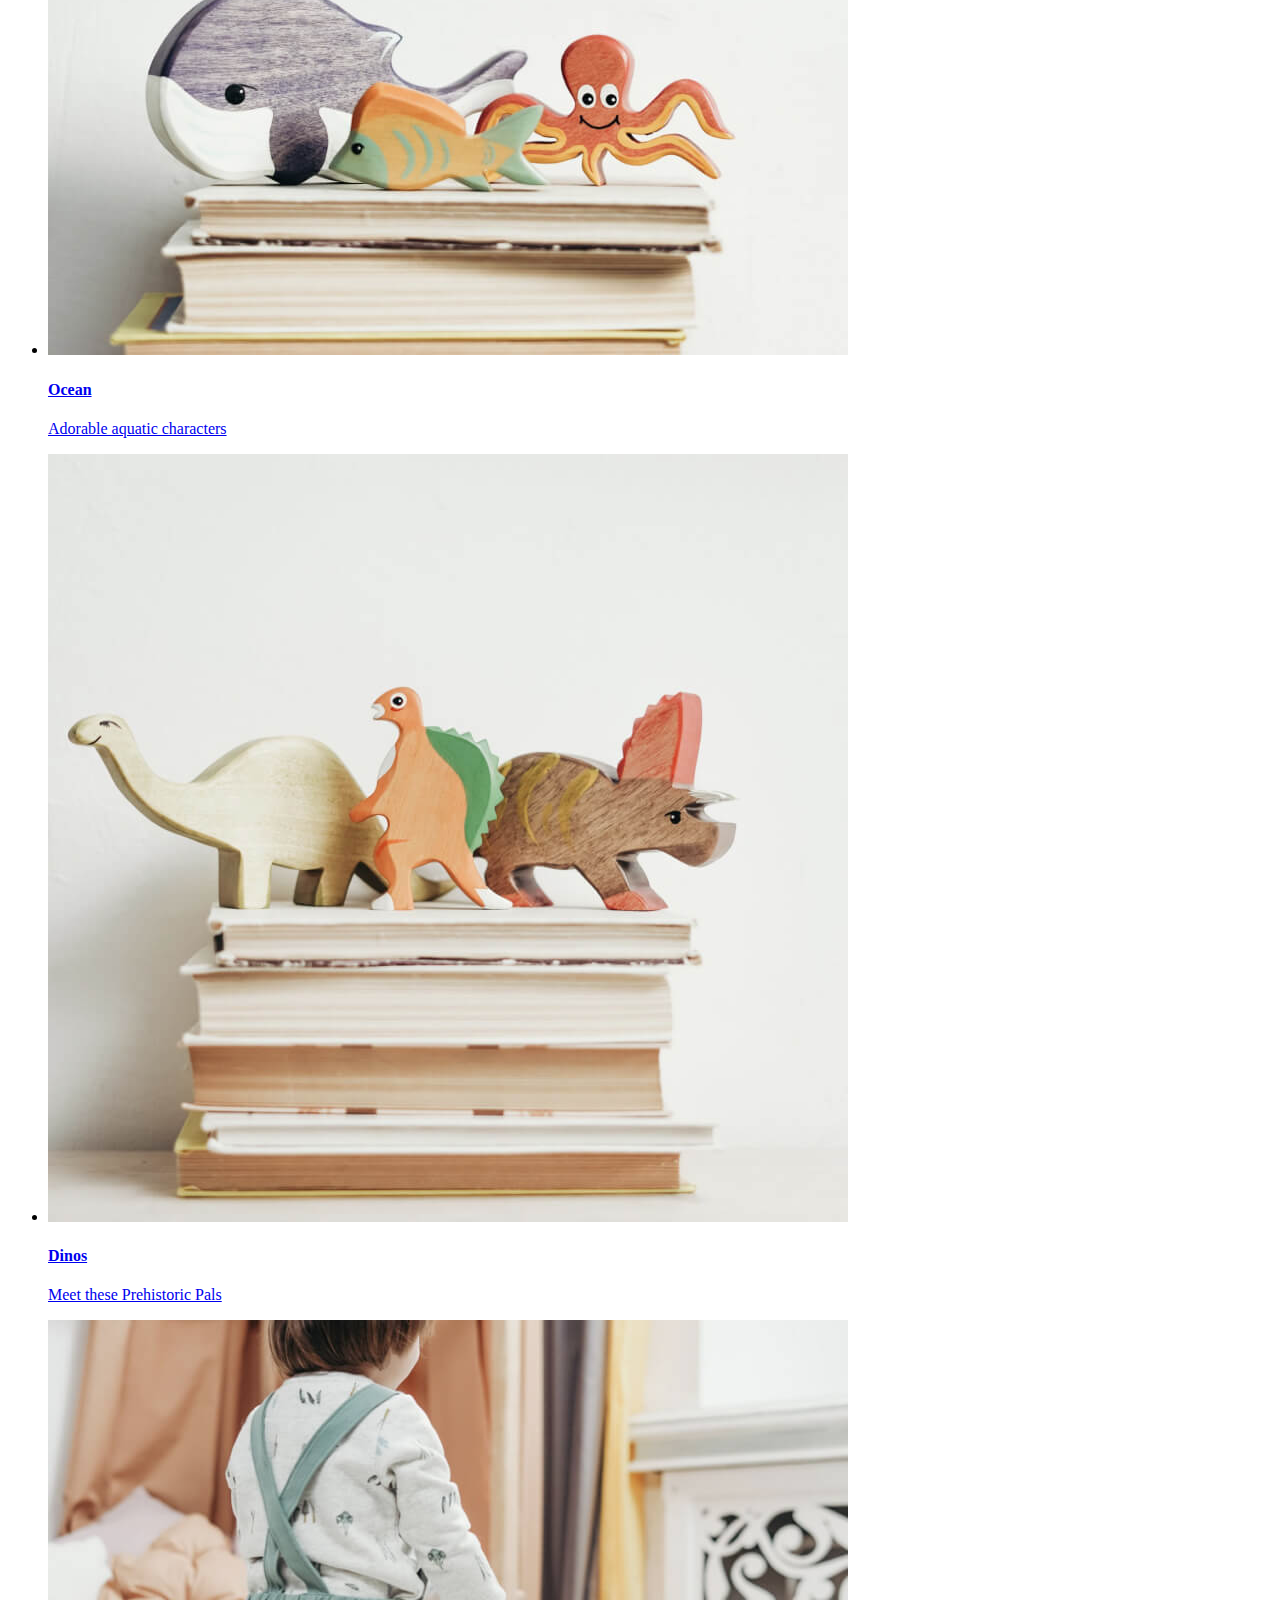
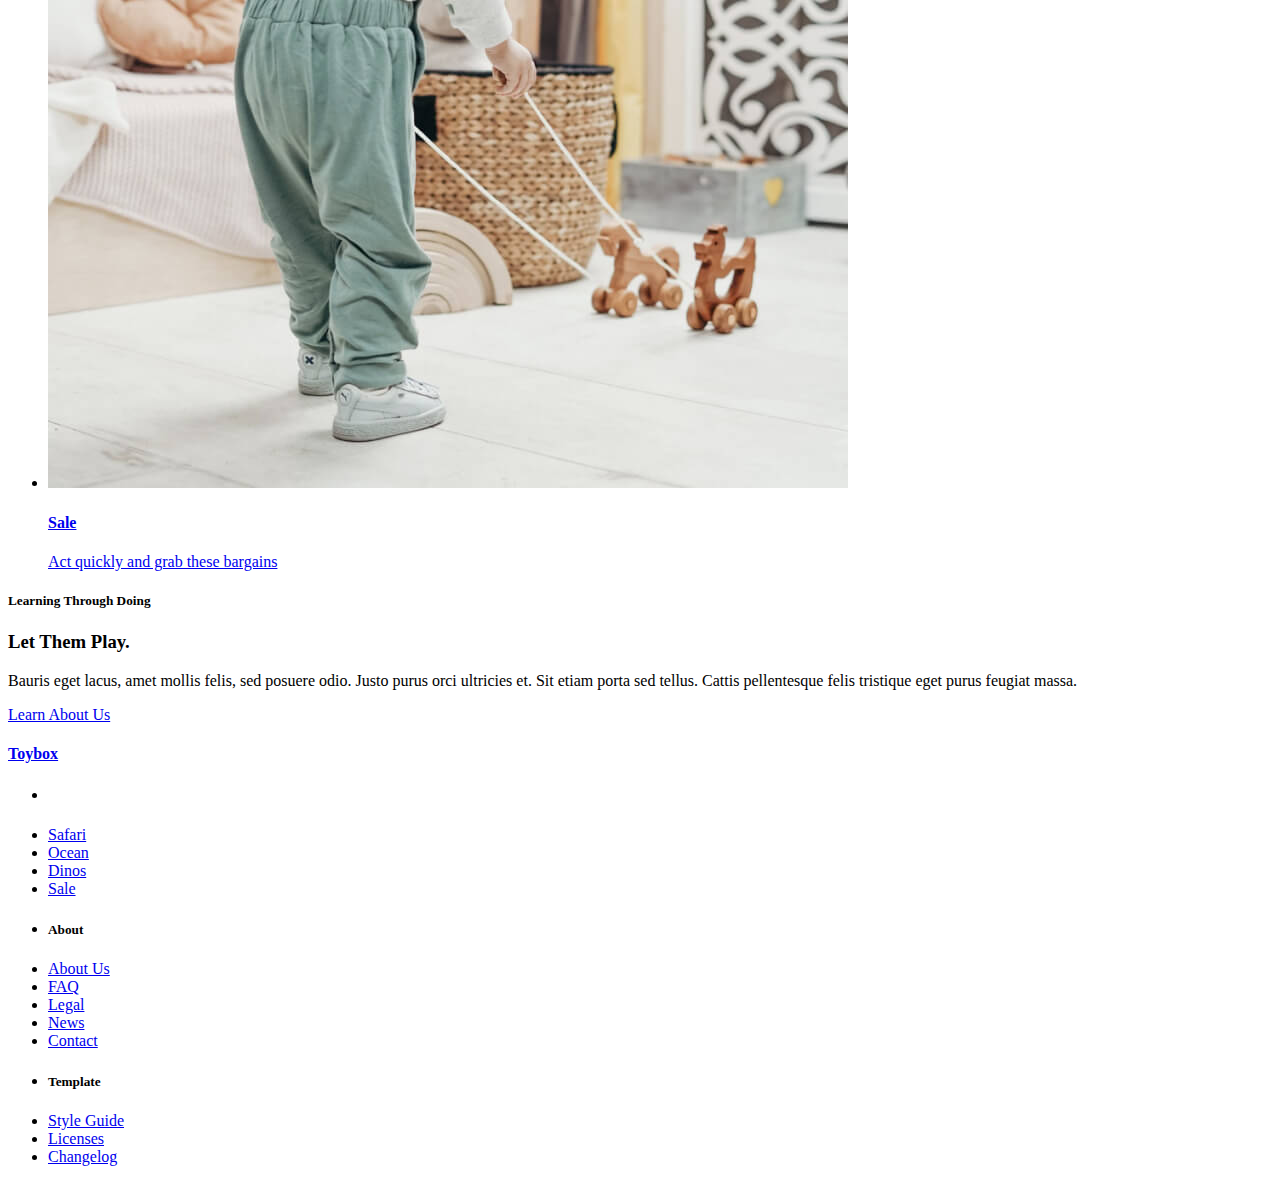
==== commit 256c970e: "slide out nav" ====
--- a/index.html
+++ b/index.html
@@ -38,7 +38,35 @@
 			</div><!-- .searchCart ends -->
 		</div><!-- .wrapper ends -->
 	
-		<!-- we still need to add thee content for our slide out nav -->
+		<!-- we still need to add the content for our slide out nav -->
+		<div class="slideOutNav">
+			<!-- our menu close button -->
+			<div class="buttonContainer">
+				<!-- we are making this buttonContainer so we can flex it, and position our button to the right. -->
+				<button>
+					<img src="./assets/menu-close.svg" alt=Close Button for our Slide-out Nav">
+				</button>
+			</div>
+			<!-- our ul to hold our menu items -->
+			<ul class="mainMenu">
+				<li>
+					<a href="#">Shop</a>
+				</li>
+				<li>
+					<a href="#">About</a>
+				</li>
+				<li>
+					<a href="#">FAQ</a>
+				</li>
+				<li>
+					<a href="#">NEWS</a>
+				</li>
+				<li>
+					<a href="./contact.html">Contact</a>
+				</li>
+			</ul>
+
+		</div>
 	</nav>
 
 	<!-- our header -->
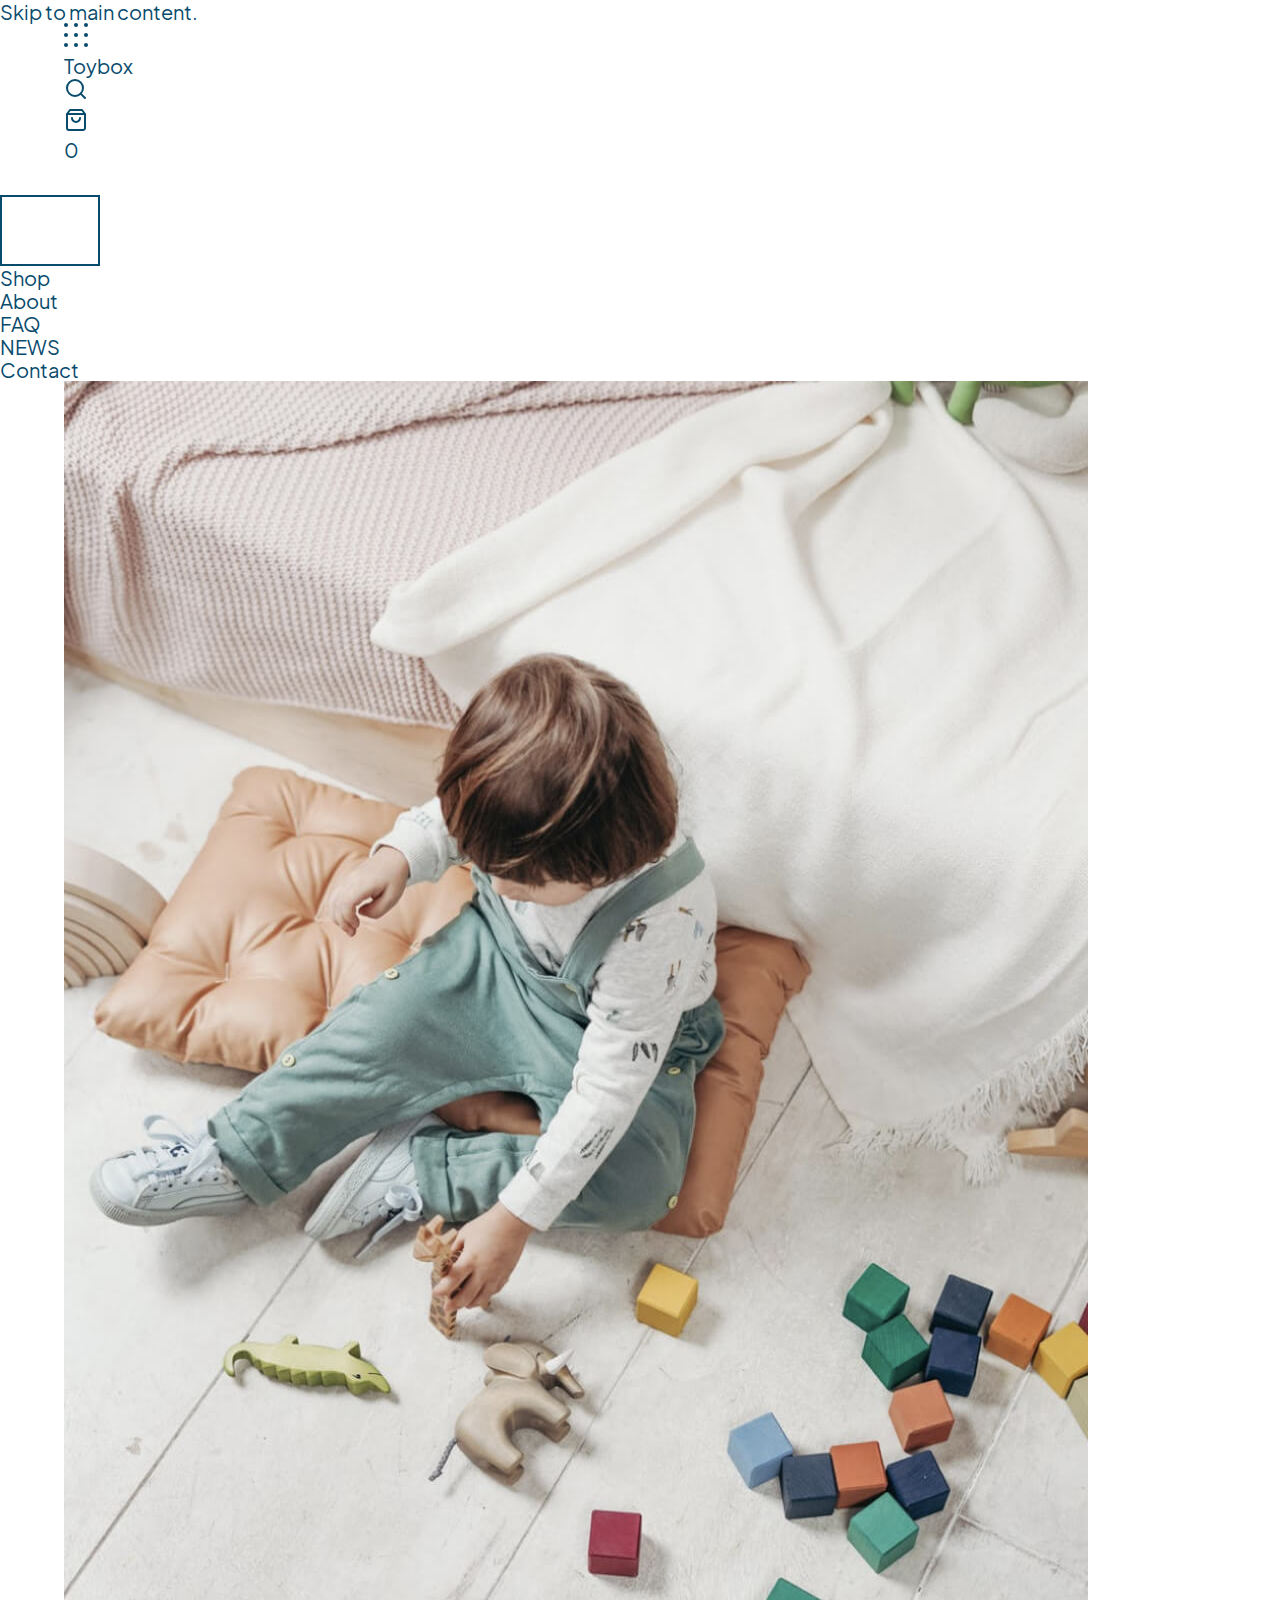
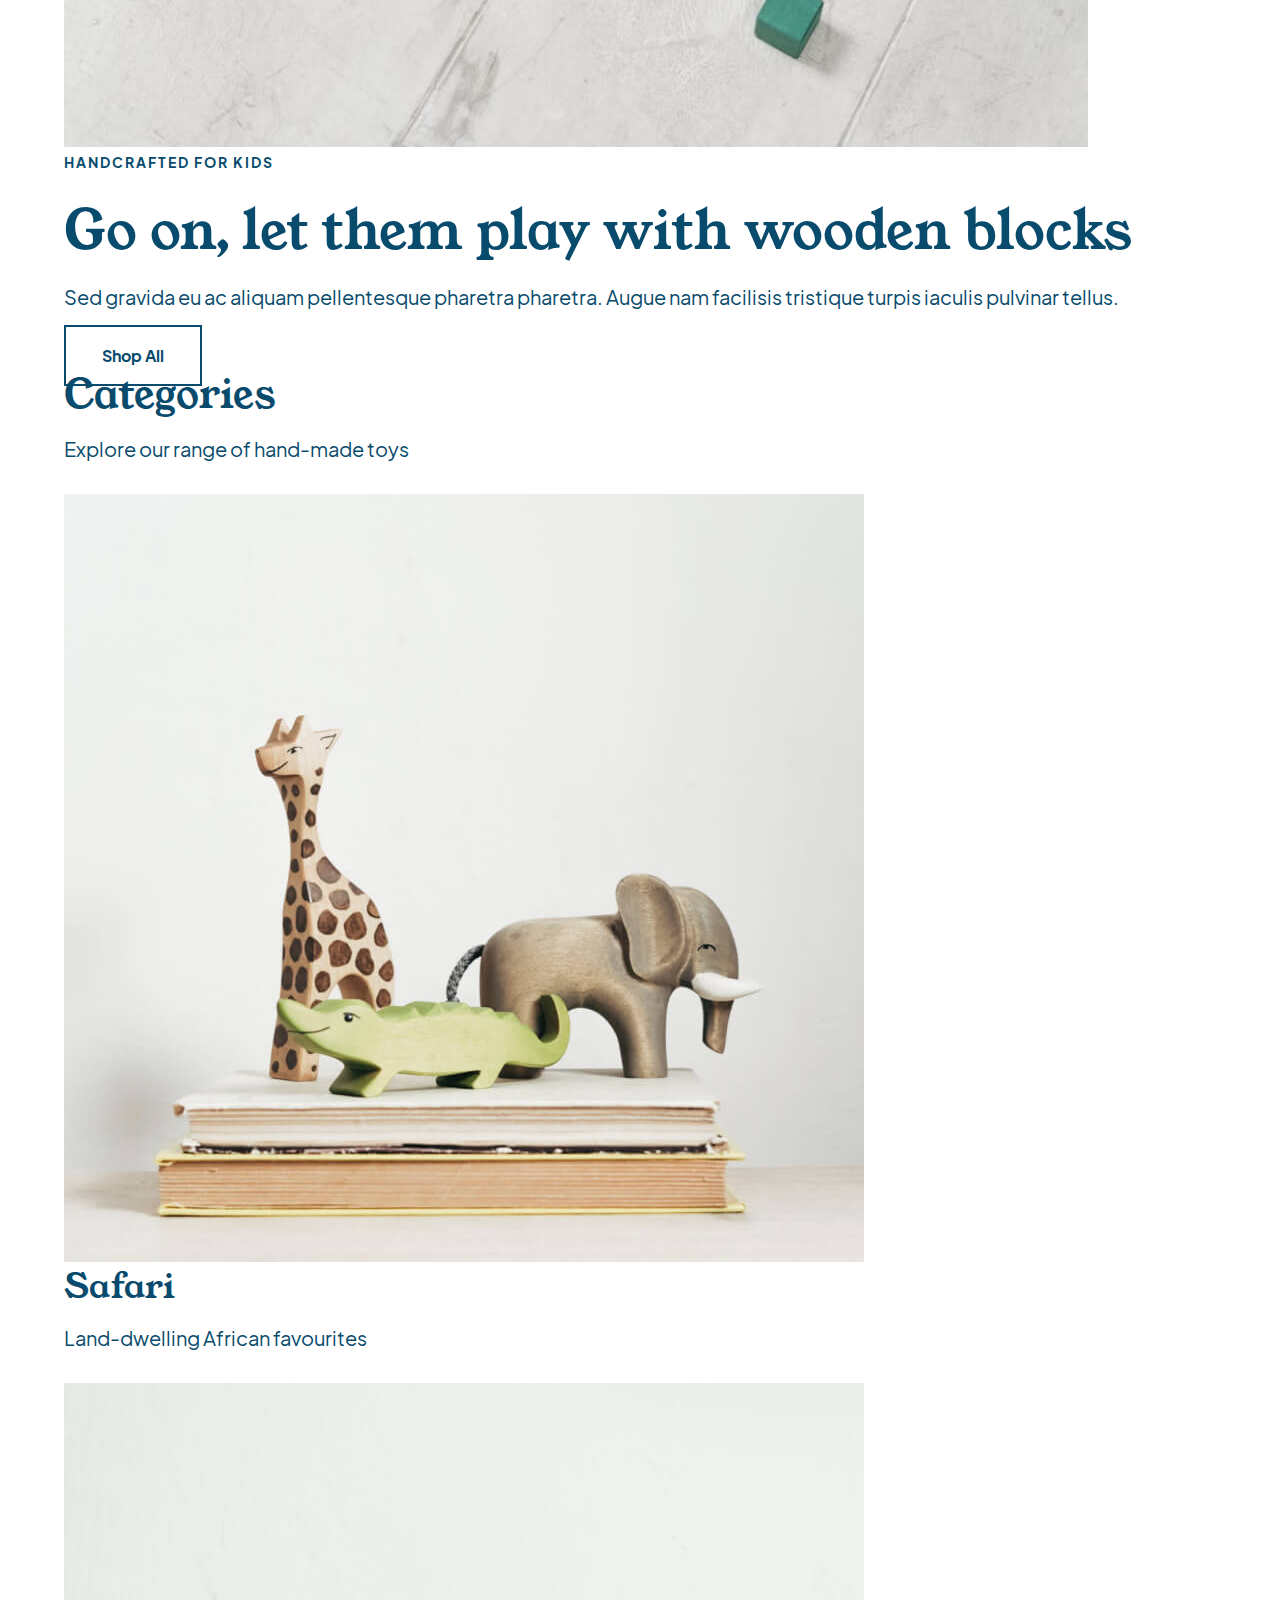
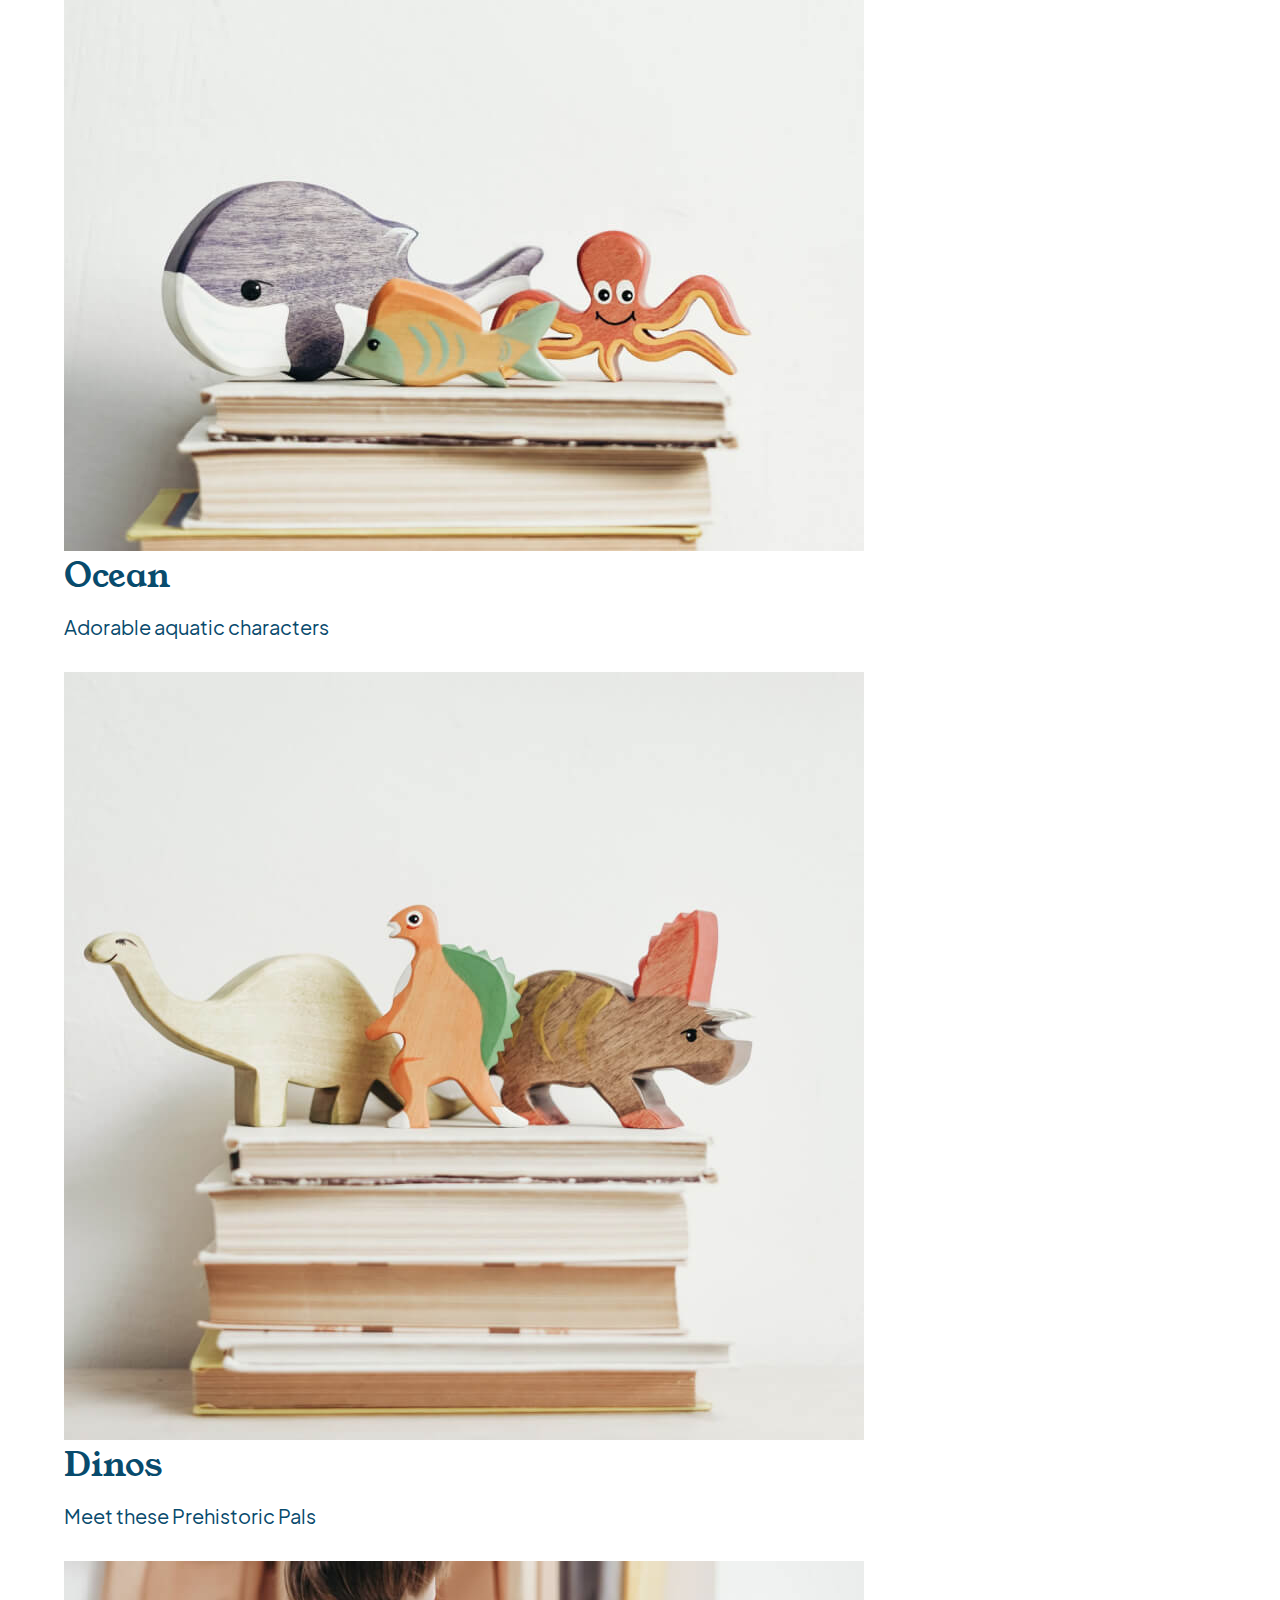
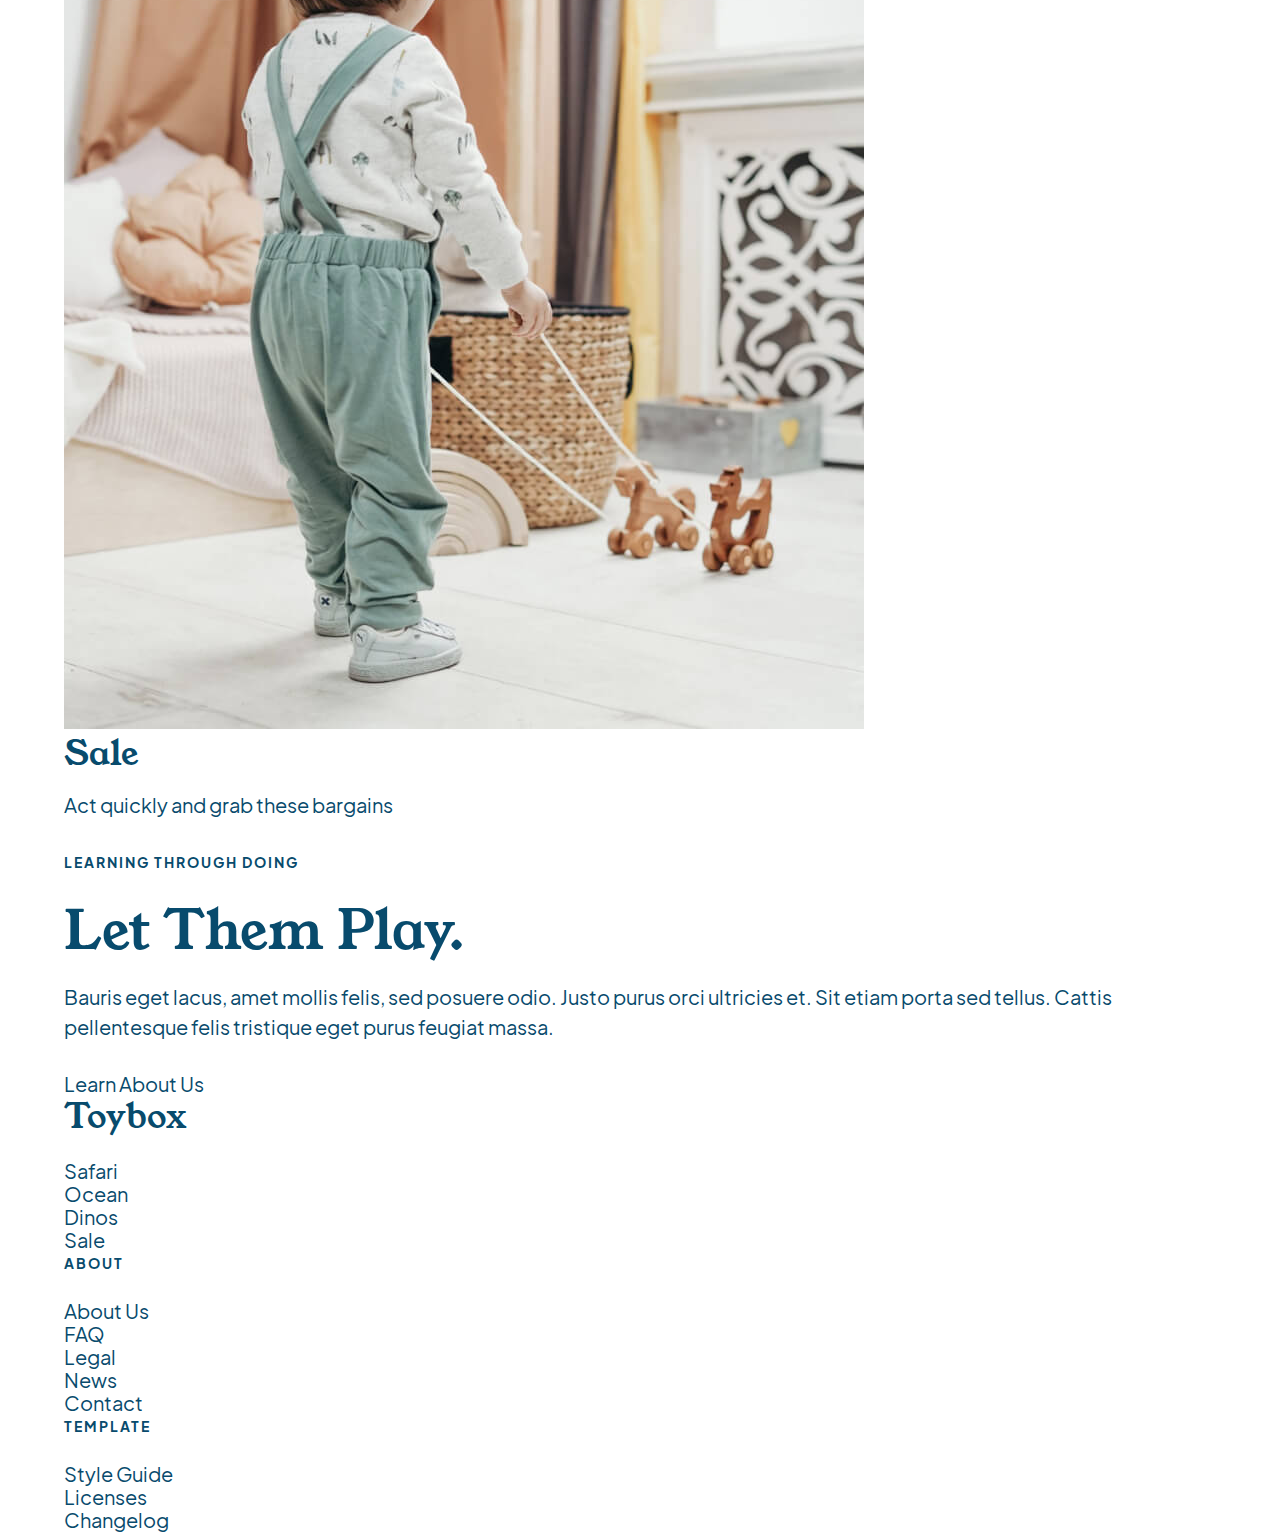
==== commit 8a939763: "added base styles for the buttons and anchor tags" ====
--- a/index.html
+++ b/index.html
@@ -78,7 +78,7 @@
 			<h5>Handcrafted for kids</h5>
 			<h3>Go on, let them play with wooden blocks</h3>
 			<p>Sed gravida eu ac aliquam pellentesque pharetra pharetra. Augue nam facilisis tristique turpis iaculis pulvinar tellus.</p>
-			<a href="#" class="shopLink">Shop All</a>
+			<a href="#" class="button">Shop All</a>
 		</div>
 	</header>
 	
@@ -89,7 +89,7 @@
 		<section class="categories" id="categories">
 			<div class="wrapper">
 				<h2>Categories</h2>
-				<p>Explore our rangeof hand-made toys</p>
+				<p>Explore our range of hand-made toys</p>
 
 				<!-- our Gallery -->
 				<ul class="categoryGallery">
--- a/styles/styles.css
+++ b/styles/styles.css
@@ -0,0 +1,417 @@
+html {
+  line-height: 1.15;
+  -ms-text-size-adjust: 100%;
+  -webkit-text-size-adjust: 100%;
+}
+
+body {
+  margin: 0;
+}
+
+article, aside, footer, header, nav, section {
+  display: block;
+}
+
+h1 {
+  font-size: 2em;
+  margin: 0.67em 0;
+}
+
+figcaption, figure, main {
+  display: block;
+}
+
+figure {
+  margin: 1em 40px;
+}
+
+hr {
+  -webkit-box-sizing: content-box;
+          box-sizing: content-box;
+  height: 0;
+  overflow: visible;
+}
+
+pre {
+  font-family: monospace, monospace;
+  font-size: 1em;
+}
+
+a {
+  background-color: transparent;
+  -webkit-text-decoration-skip: objects;
+}
+
+abbr[title] {
+  border-bottom: none;
+  text-decoration: underline;
+  -webkit-text-decoration: underline dotted;
+          text-decoration: underline dotted;
+}
+
+b, strong {
+  font-weight: inherit;
+}
+
+b, strong {
+  font-weight: bolder;
+}
+
+code, kbd, samp {
+  font-family: monospace, monospace;
+  font-size: 1em;
+}
+
+dfn {
+  font-style: italic;
+}
+
+mark {
+  background-color: #ff0;
+  color: #000;
+}
+
+small {
+  font-size: 80%;
+}
+
+sub, sup {
+  font-size: 75%;
+  line-height: 0;
+  position: relative;
+  vertical-align: baseline;
+}
+
+sub {
+  bottom: -0.25em;
+}
+
+sup {
+  top: -0.5em;
+}
+
+audio, video {
+  display: inline-block;
+}
+
+audio:not([controls]) {
+  display: none;
+  height: 0;
+}
+
+img {
+  border-style: none;
+}
+
+svg:not(:root) {
+  overflow: hidden;
+}
+
+button, input, optgroup, select, textarea {
+  font-family: sans-serif;
+  font-size: 100%;
+  line-height: 1.15;
+  margin: 0;
+}
+
+button, input {
+  overflow: visible;
+}
+
+button, select {
+  text-transform: none;
+}
+
+button, html [type=button], [type=reset], [type=submit] {
+  -webkit-appearance: button;
+}
+
+button::-moz-focus-inner, [type=button]::-moz-focus-inner, [type=reset]::-moz-focus-inner, [type=submit]::-moz-focus-inner {
+  border-style: none;
+  padding: 0;
+}
+
+button:-moz-focusring, [type=button]:-moz-focusring, [type=reset]:-moz-focusring, [type=submit]:-moz-focusring {
+  outline: 1px dotted ButtonText;
+}
+
+fieldset {
+  padding: 0.35em 0.75em 0.625em;
+}
+
+legend {
+  -webkit-box-sizing: border-box;
+          box-sizing: border-box;
+  color: inherit;
+  display: table;
+  max-width: 100%;
+  padding: 0;
+  white-space: normal;
+}
+
+progress {
+  display: inline-block;
+  vertical-align: baseline;
+}
+
+textarea {
+  overflow: auto;
+}
+
+[type=checkbox], [type=radio] {
+  -webkit-box-sizing: border-box;
+          box-sizing: border-box;
+  padding: 0;
+}
+
+[type=number]::-webkit-inner-spin-button, [type=number]::-webkit-outer-spin-button {
+  height: auto;
+}
+
+[type=search] {
+  -webkit-appearance: textfield;
+  outline-offset: -2px;
+}
+
+[type=search]::-webkit-search-cancel-button, [type=search]::-webkit-search-decoration {
+  -webkit-appearance: none;
+}
+
+::-webkit-file-upload-button {
+  -webkit-appearance: button;
+  font: inherit;
+}
+
+details, menu {
+  display: block;
+}
+
+summary {
+  display: list-item;
+}
+
+canvas {
+  display: inline-block;
+}
+
+template {
+  display: none;
+}
+
+[hidden] {
+  display: none;
+}
+
+.clearfix:after {
+  visibility: hidden;
+  display: block;
+  font-size: 0;
+  content: "";
+  clear: both;
+  height: 0;
+}
+
+html {
+  -webkit-box-sizing: border-box;
+  box-sizing: border-box;
+}
+
+*, *:before, *:after {
+  -webkit-box-sizing: inherit;
+          box-sizing: inherit;
+}
+
+.sr-only {
+  position: absolute;
+  width: 1px;
+  height: 1px;
+  margin: -1px;
+  border: 0;
+  padding: 0;
+  white-space: nowrap;
+  -webkit-clip-path: inset(100%);
+          clip-path: inset(100%);
+  clip: rect(0 0 0 0);
+  overflow: hidden;
+}
+
+/* site fonts */
+/* site colours */
+/* import Jakarta Sans font */
+@font-face {
+  font-family: "Jakarta Sans";
+  src: url("../fonts/PlusJakarta_Sans-2.5/webfonts/PlusJakartaSans-Regular.woff"), url("../fonts/PlusJakarta_Sans-2.5/static/PlusJakartaSans-Regular.ttf"), url("../fonts/PlusJakarta_Sans-2.5/webfonts/PlusJakartaSans-Regular.woff2");
+  font-weight: normal;
+}
+/* import Jakarta Sans font in bold */
+@font-face {
+  font-family: "Jakarta Sans";
+  src: url("../fonts/PlusJakarta_Sans-2.5/webfonts/PlusJakartaSans-Bold.woff"), url("../fonts/PlusJakarta_Sans-2.5/webfonts/PlusJakartaSans-Bold.woff2"), url("../fonts/PlusJakarta_Sans-2.5/static/PlusJakartaSans-Bold.ttf");
+  font-weight: bold;
+}
+/* import Young Serif font */
+@font-face {
+  font-family: "Young Serif";
+  src: url("../fonts/youngserif/YoungSerif-Regular.otf");
+}
+html {
+  font-size: 125%;
+}
+
+body {
+  font-family: "Jakarta Sans";
+  color: #084b6d;
+  font-size: 1rem;
+}
+
+h1, h2, h3, h4, blockquote {
+  font-family: "Young Serif";
+  margin: 0;
+}
+
+h1 {
+  font-size: 1.4rem;
+}
+
+h2 {
+  font-size: 2rem;
+  line-height: 2.4rem;
+  margin-bottom: 0.9rem;
+}
+
+h3 {
+  font-size: 2.7rem;
+  line-height: 3rem;
+  margin-bottom: 24px;
+}
+
+h4 {
+  font-size: 1.7rem;
+  line-height: 2rem;
+  margin-bottom: 18px;
+}
+
+h5 {
+  font-size: 0.7rem;
+  font-weight: bold;
+  line-height: 1.2rem;
+  letter-spacing: 0.1rem;
+  text-transform: uppercase;
+  margin: 0 0 24px 0;
+}
+
+p {
+  line-height: 1.5rem;
+  margin: 0 0 30px 0;
+}
+p.smallCopy {
+  font-size: 0.6rem;
+  line-height: 1.2rem;
+  font-weight: bold;
+  margin: 0;
+}
+
+ul, li, a, input {
+  padding: 0;
+  margin: 0;
+}
+
+ul {
+  list-style: none;
+}
+
+a {
+  text-decoration: none;
+  color: inherit;
+  cursor: pointer;
+  -webkit-transition: 0.3s;
+  transition: 0.3s;
+}
+
+/* site fonts */
+/* site colours */
+.wrapper {
+  max-width: 1260px;
+  width: 90%;
+  margin: 0 auto;
+}
+
+button {
+  color: #084b6d;
+  background-color: transparent;
+  padding: 18px 36px;
+  border: 2px solid #084b6d;
+  font-size: 0.8rem;
+  font-weight: bold;
+  line-height: 1.2rem;
+  text-align: center;
+  cursor: pointer;
+  -webkit-transition: 0.3s;
+  transition: 0.3s;
+}
+button:hover {
+  background-color: #084b6d;
+  color: #fff;
+}
+button:focus {
+  background-color: #084b6d;
+  color: #fff;
+}
+button.secondary {
+  background-color: transparent;
+  border-color: #fff;
+  color: #fff;
+  padding: 8px 12px;
+}
+button.secondary:hover {
+  background-color: #fff;
+  color: #084b6d;
+}
+button.secondary:focus {
+  background-color: #fff;
+  color: #084b6d;
+}
+button.solid {
+  color: #fff;
+  background-color: #084b6d;
+}
+button.solid:hover {
+  color: #084b6d;
+  background-color: #fff;
+}
+button.solid:focus {
+  color: #084b6d;
+  background-color: #fff;
+}
+button.menuIcon {
+  border: none;
+  padding: 0;
+  display: inherit;
+}
+button.menuIcon:hover {
+  background-color: transparent;
+}
+button.menuIcon:focus {
+  background-color: transparent;
+}
+
+a.button {
+  color: #084b6d;
+  background-color: transparent;
+  padding: 18px 36px;
+  border: 2px solid #084b6d;
+  font-size: 0.8rem;
+  font-weight: bold;
+  line-height: 1.2rem;
+  text-align: center;
+  -webkit-transition: 0.3s;
+  transition: 0.3s;
+}
+a.button:hover {
+  background-color: #084b6d;
+  color: #fff;
+}
+a.button:focus {
+  background-color: #084b6d;
+  color: #fff;
+}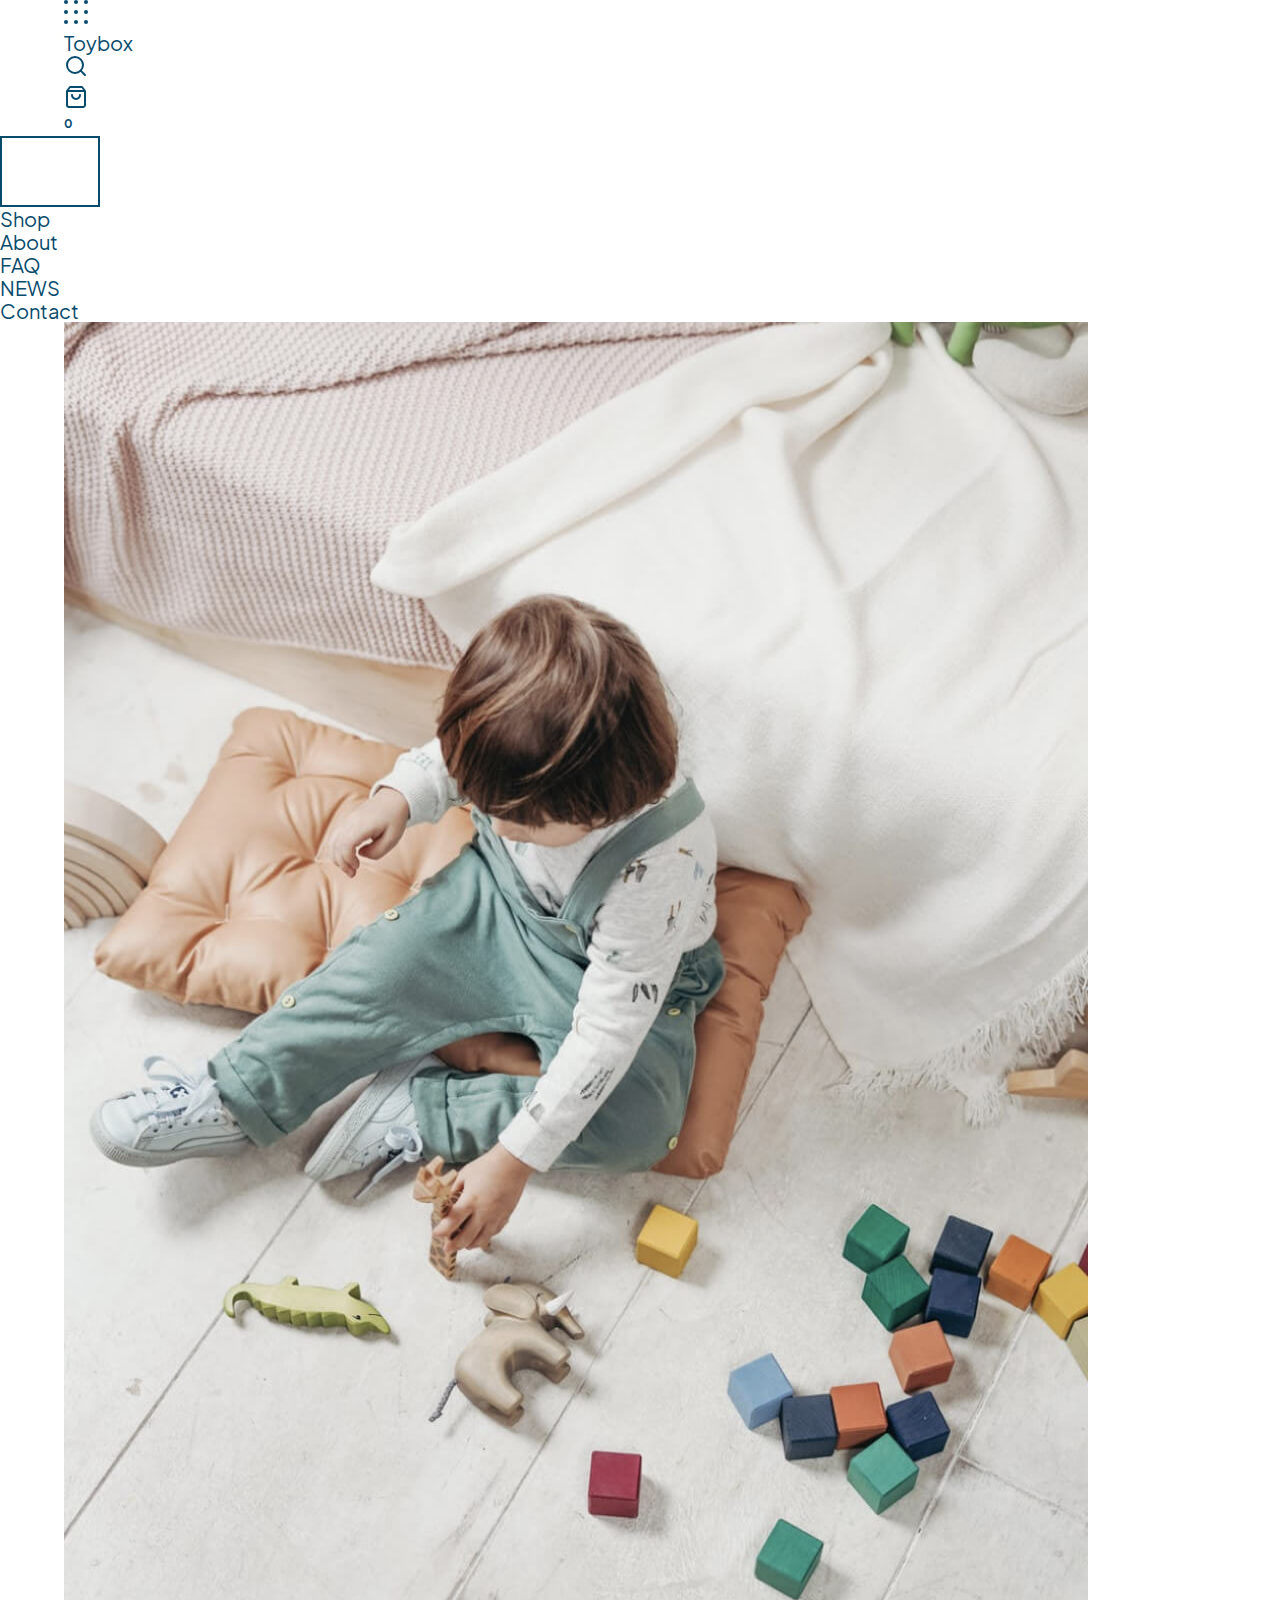
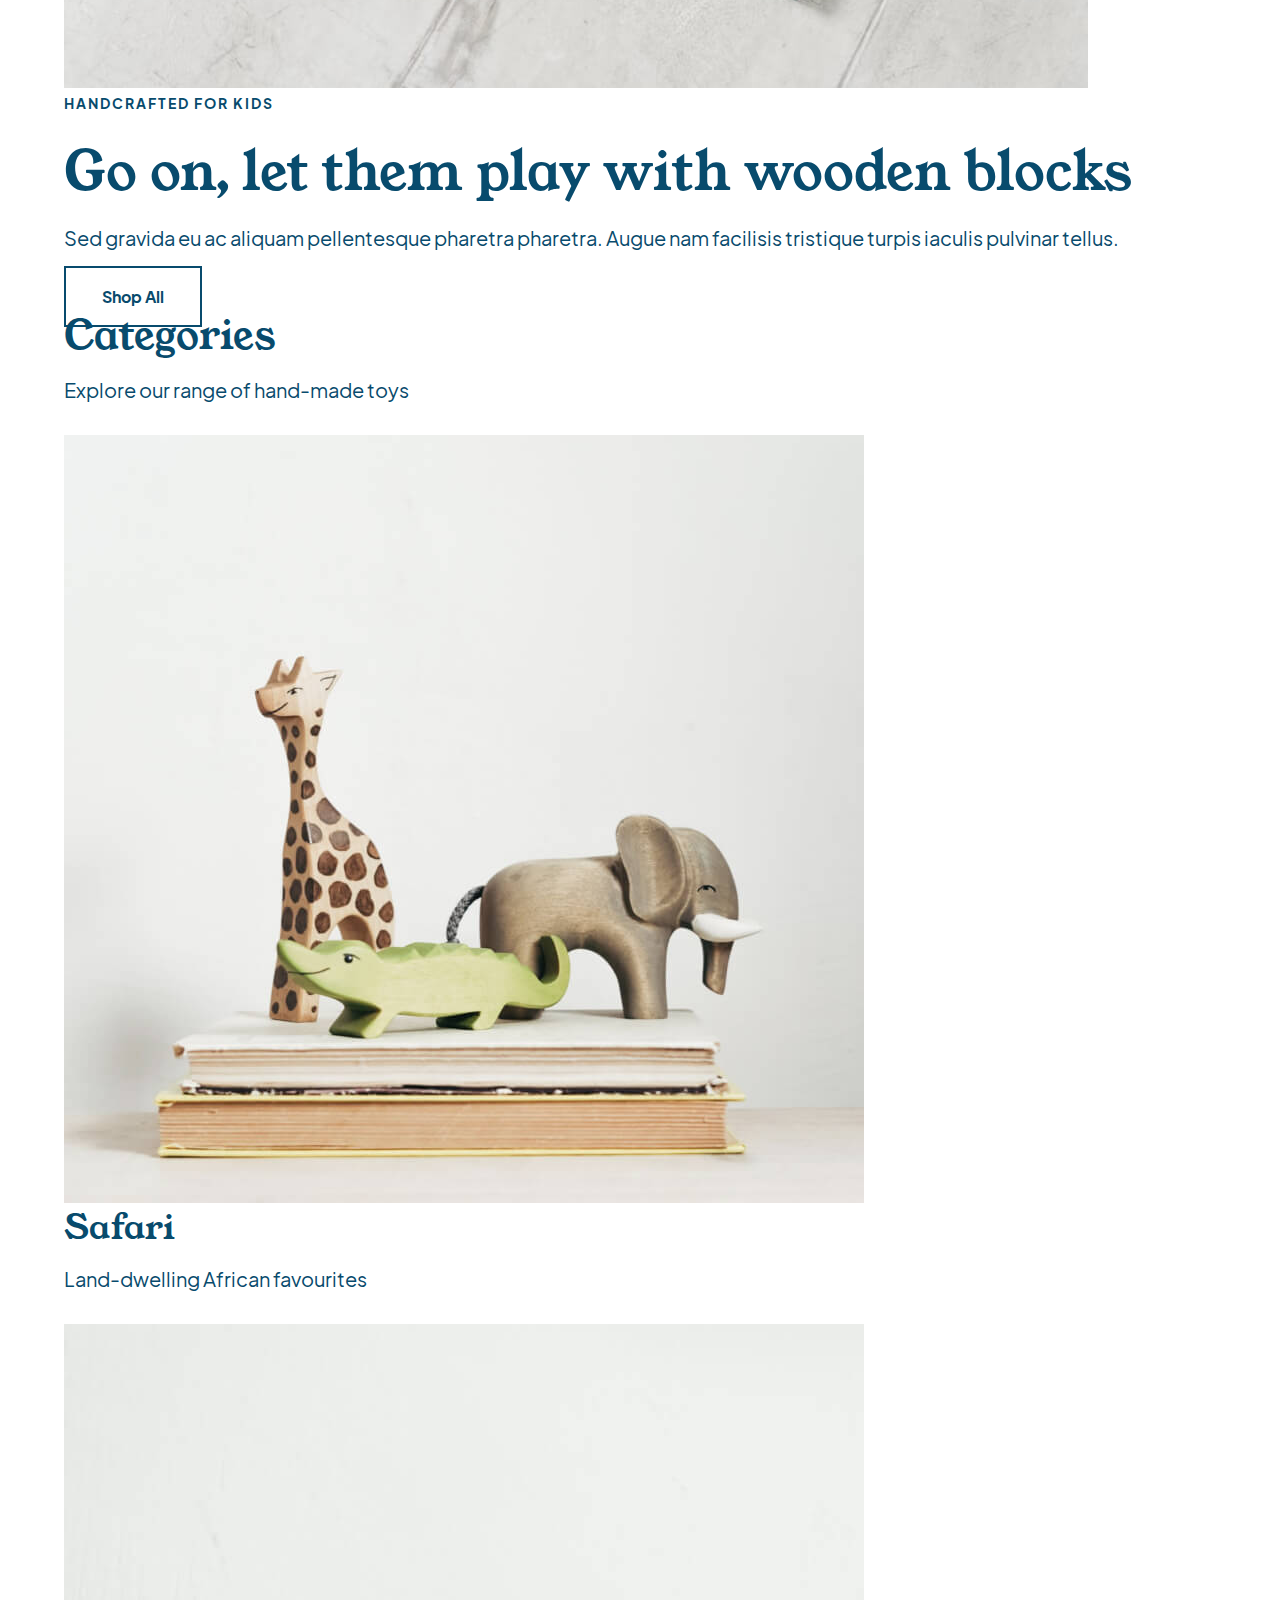
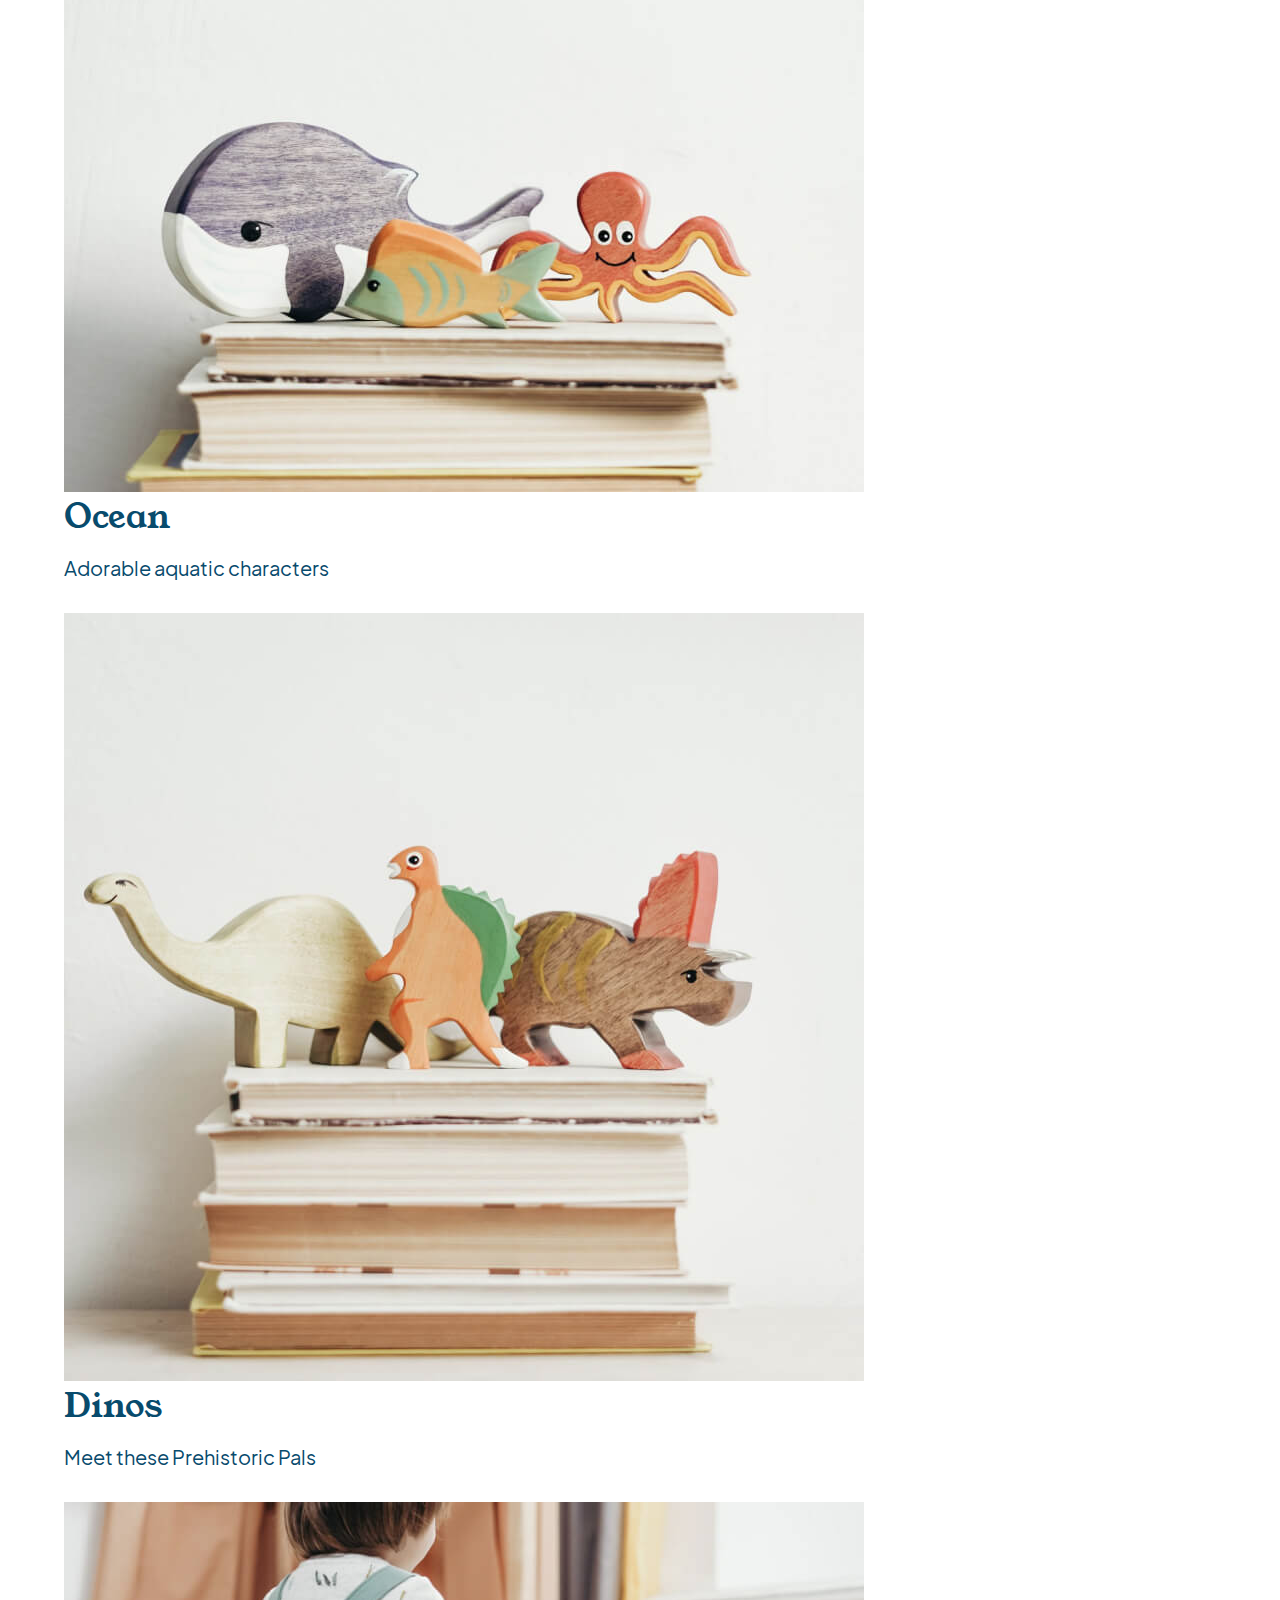
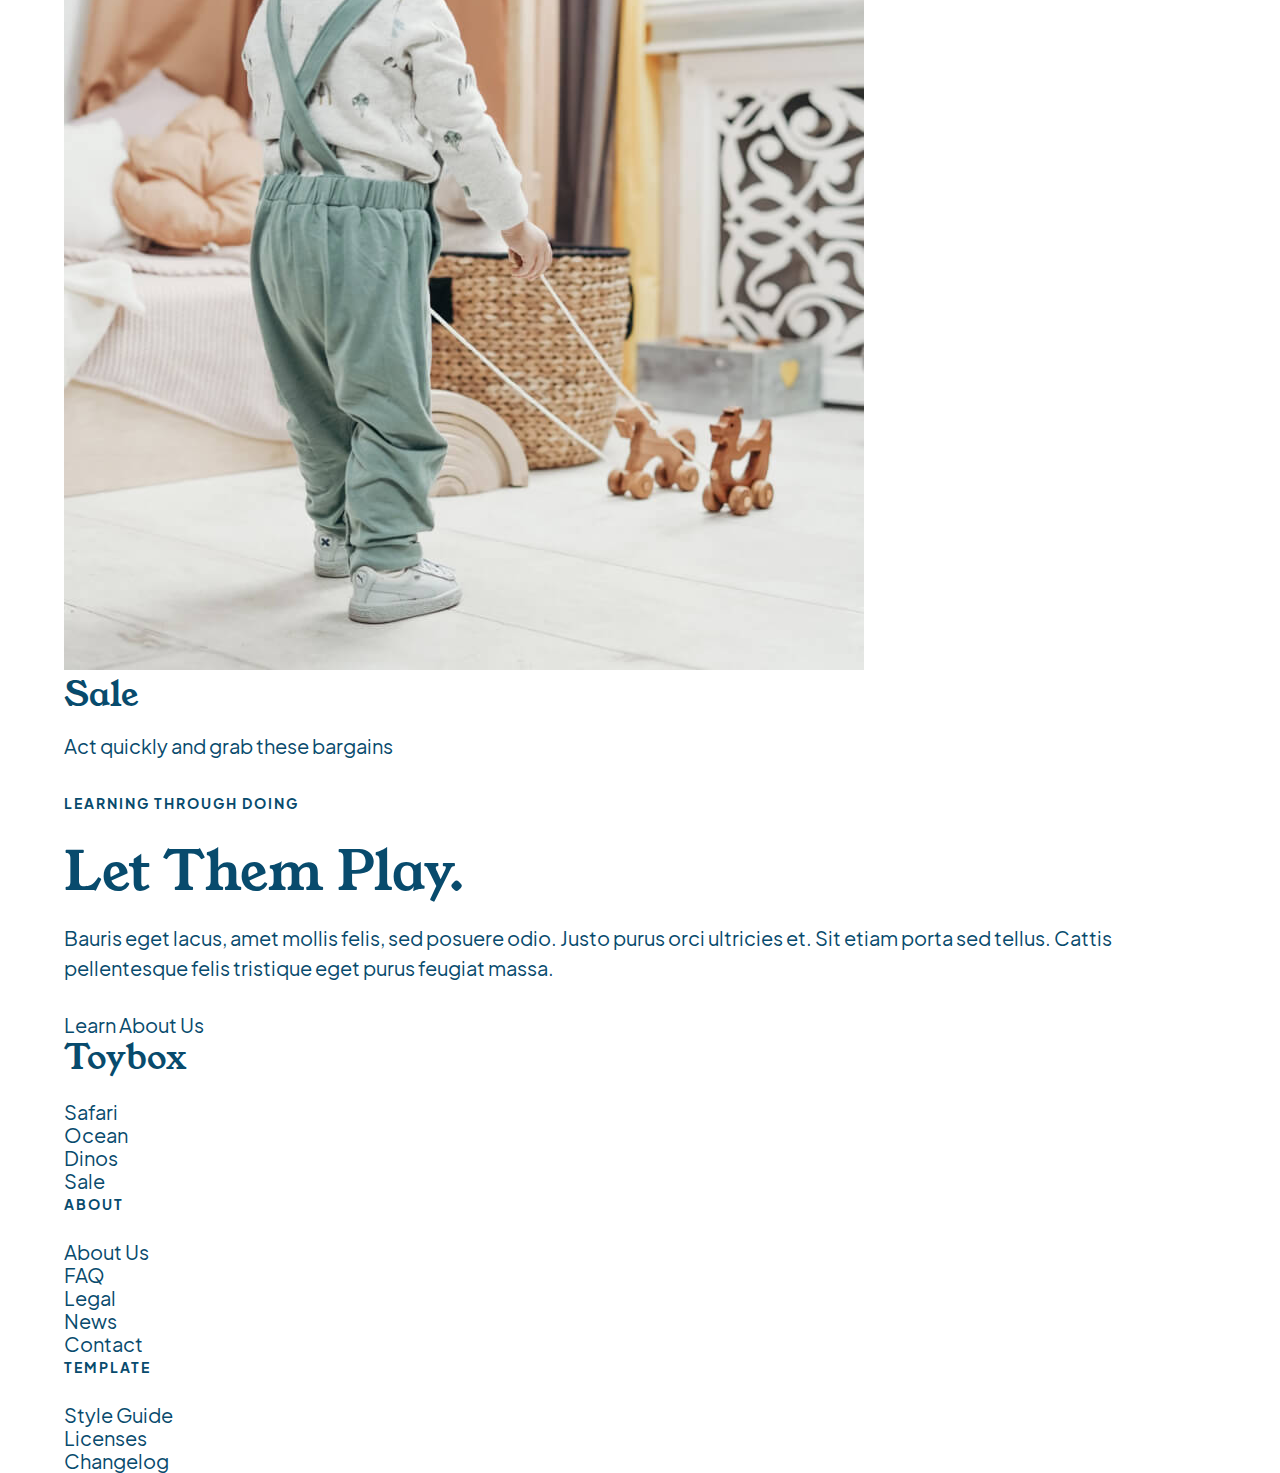
==== commit a89b2af0: "added nav scss file to partial folder and styled the skipLink" ====
--- a/index.html
+++ b/index.html
@@ -33,7 +33,7 @@
 				</a>
 				<!-- counter -->
 				<div class="counter">
-					<p>0</p>
+					<p class="smallCopy">0</p>
 				</div><!-- counter ends -->
 			</div><!-- .searchCart ends -->
 		</div><!-- .wrapper ends -->
--- a/styles/styles.css
+++ b/styles/styles.css
@@ -328,8 +328,6 @@
   transition: 0.3s;
 }
 
-/* site fonts */
-/* site colours */
 .wrapper {
   max-width: 1260px;
   width: 90%;
@@ -414,4 +412,20 @@
 a.button:focus {
   background-color: #084b6d;
   color: #fff;
+}
+
+.skipLink {
+  font-size: 1rem;
+  padding: 10px;
+  background-color: #fff;
+  color: #084b6d;
+  position: absolute;
+  top: 0;
+  z-index: 999;
+  text-align: center;
+  width: 100%;
+  left: -100%;
+}
+.skipLink:focus {
+  left: 0;
 }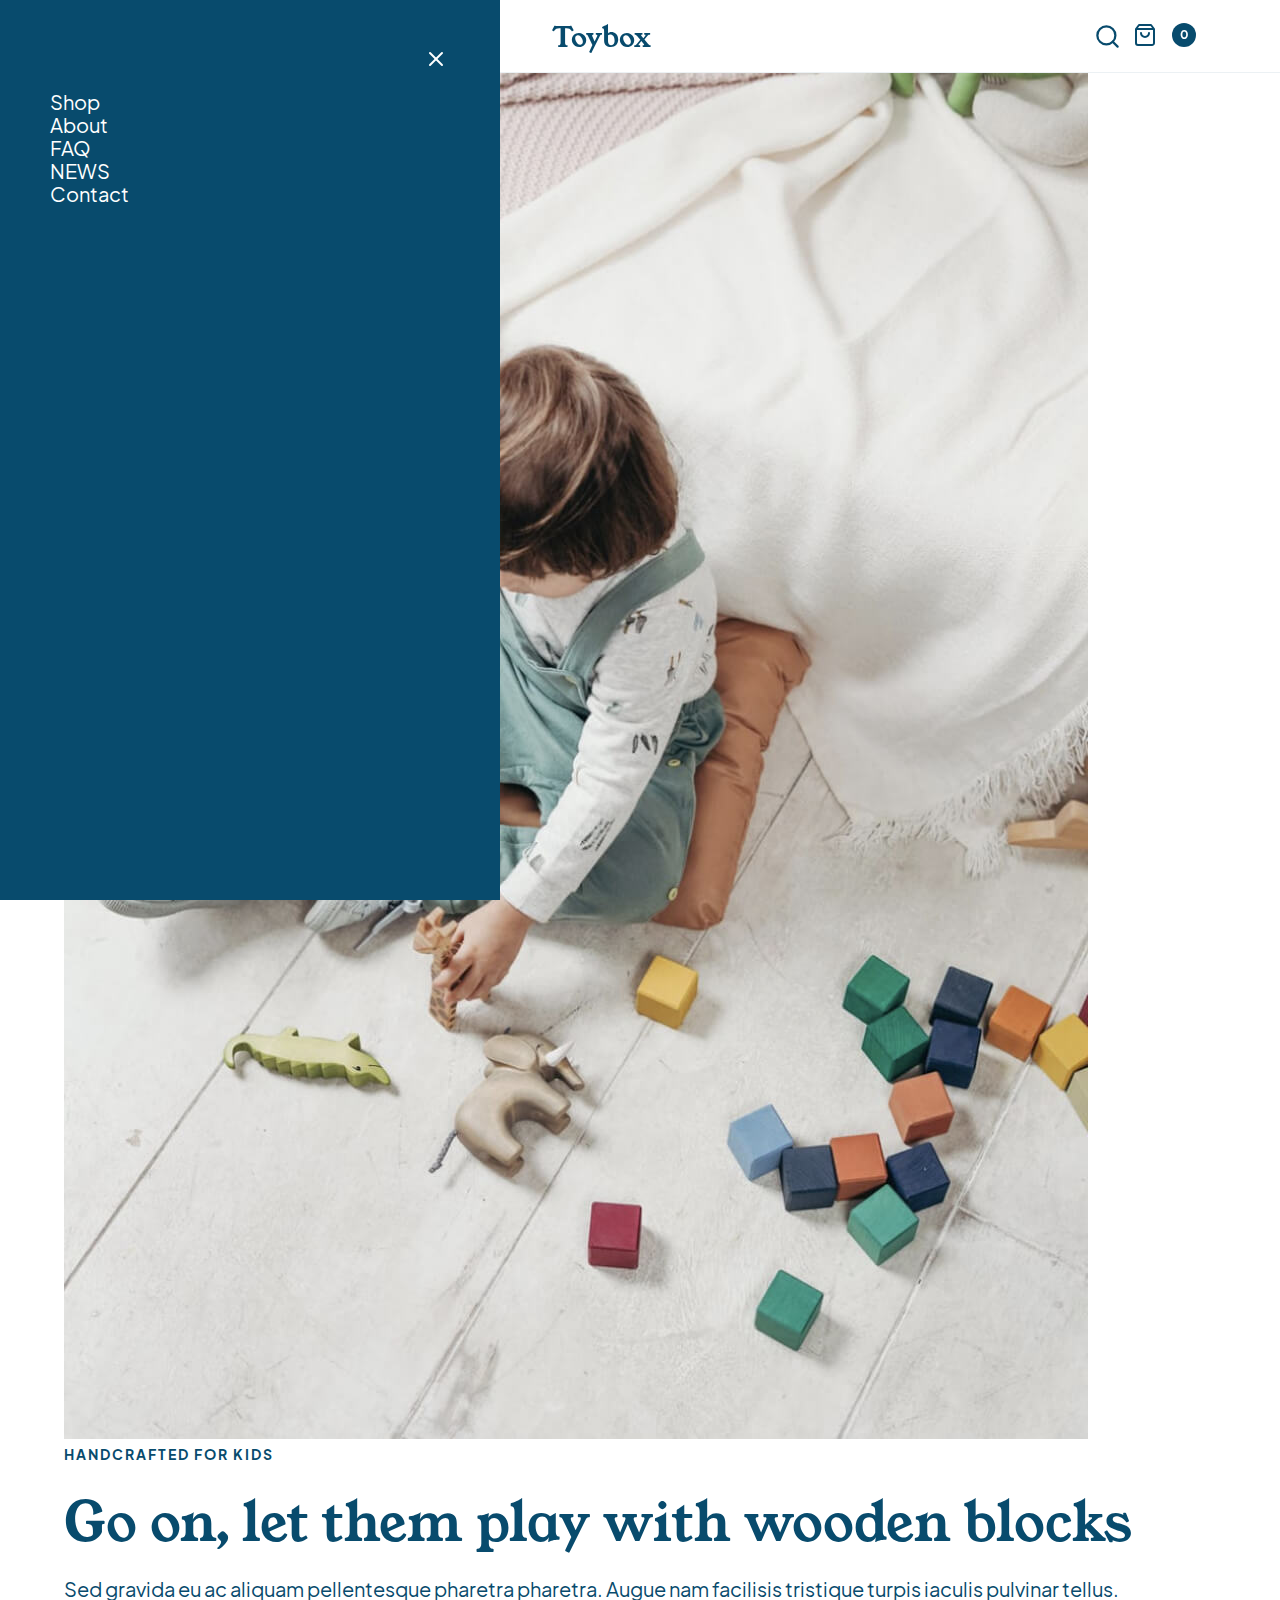
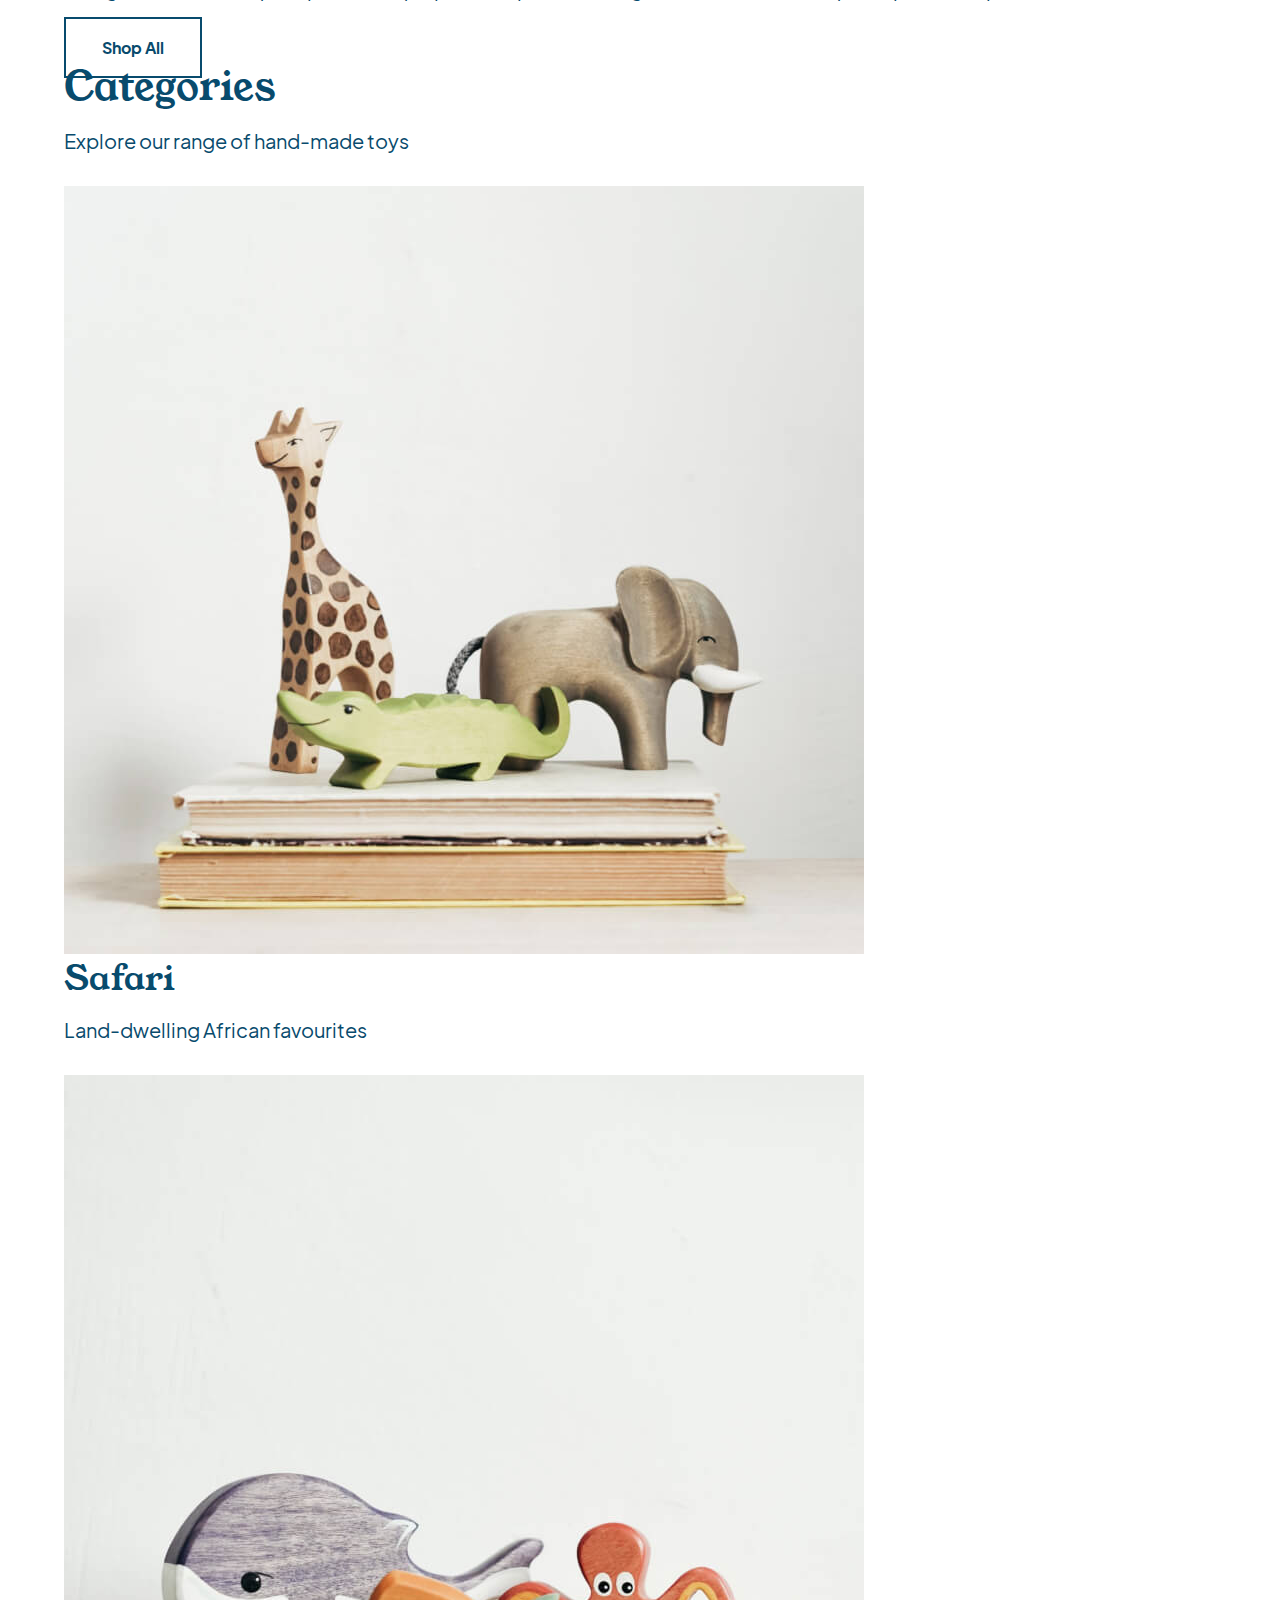
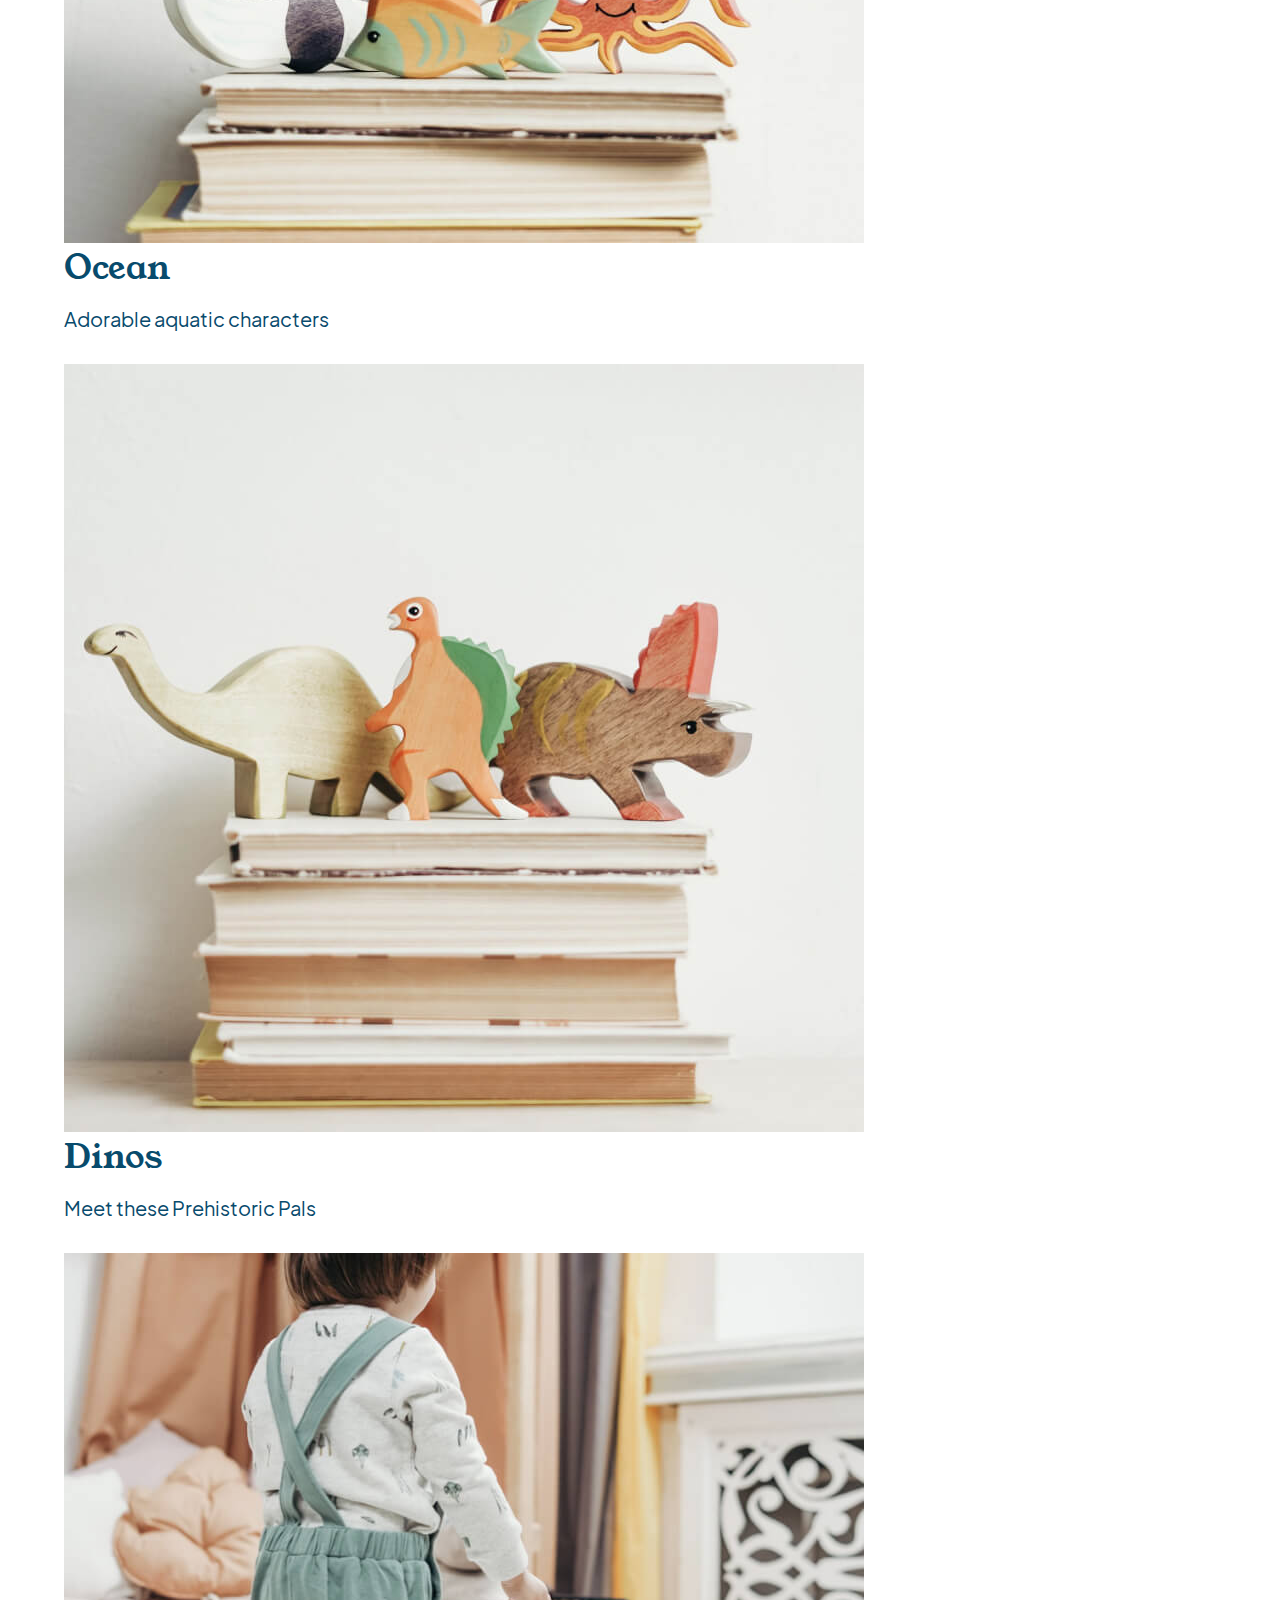
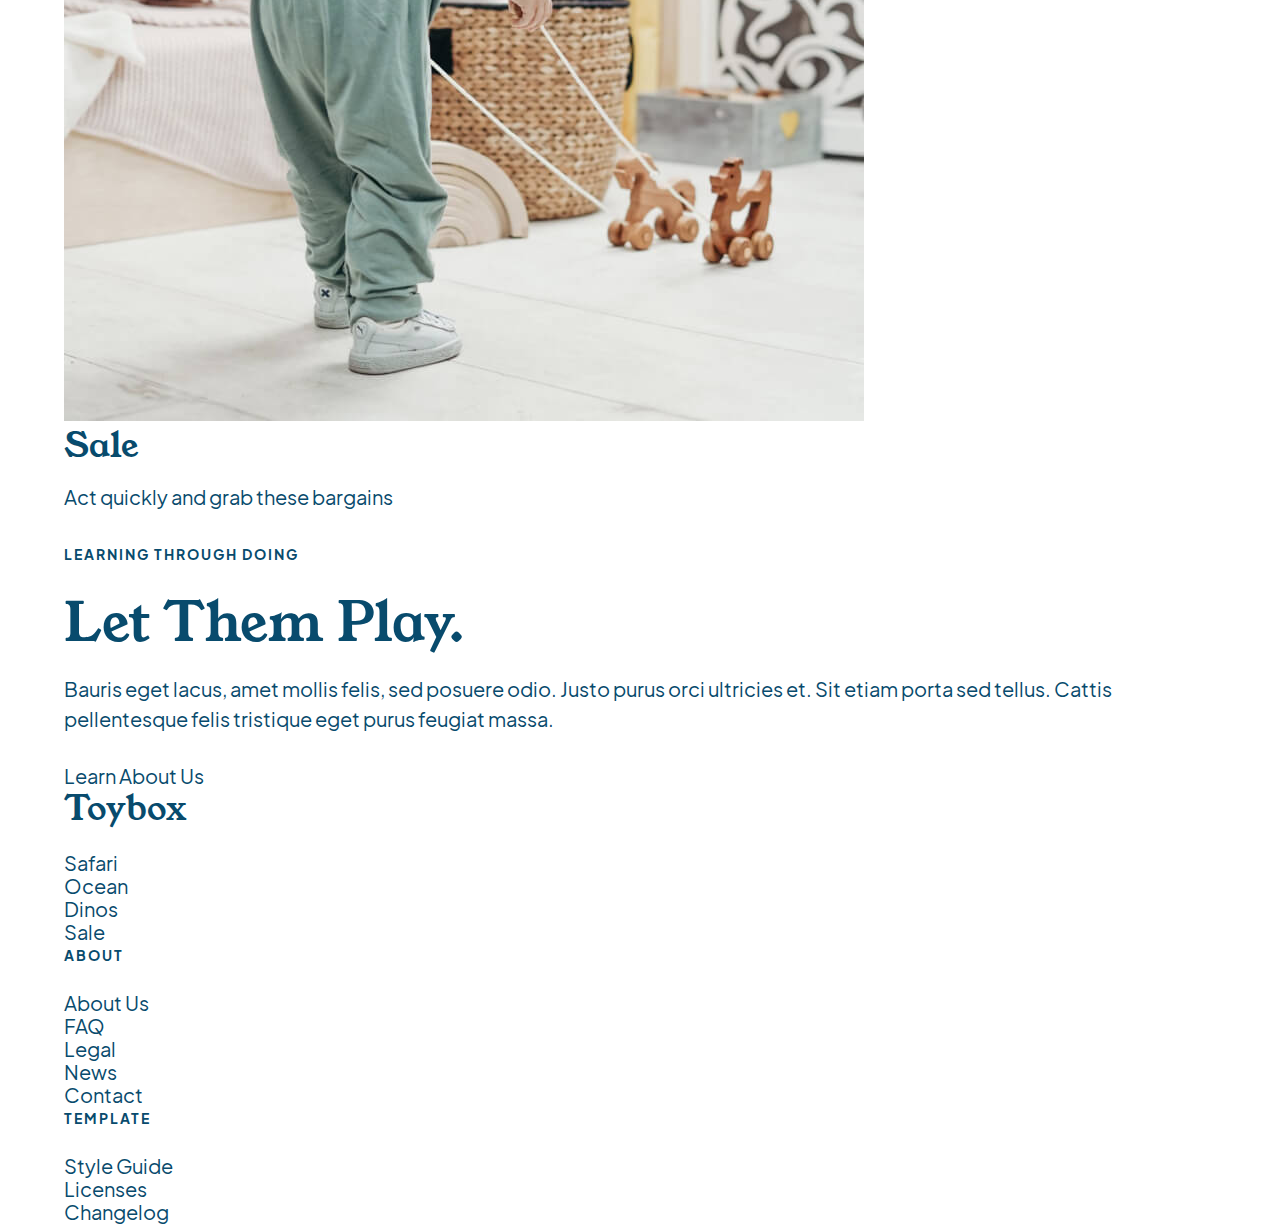
==== commit 6e5bff0a: "nav bar stuff" ====
--- a/index.html
+++ b/index.html
@@ -10,16 +10,19 @@
 <body>
 	<!-- our skipLink -->
 	<a href="#mainContent" class="skipLink">Skip to main content.</a>
-	<nav>
+
+	<nav class="navBar">
 		<!-- wrapper to contain our content -->
-		<div class="wrapper">
+		<div class="wrapper flex">
 			<!-- navigation menu button -->
 			<button class="menuIcon">
 				<img class="menuIcon" src="./assets/menu-button.svg" alt="Button to open our navigation">
 			</button>
 	
 			<!-- home button / logo -->
-			<a href="./index.html" class="logo">Toybox</a>
+			<a href="./index.html" class="logo">
+				<h1>Toybox</h1>
+			</a>
 	
 			<!-- search / cart / counter area -->
 			<div class="searchCart">
--- a/styles/styles.css
+++ b/styles/styles.css
@@ -428,4 +428,69 @@
 }
 .skipLink:focus {
   left: 0;
+}
+
+.navBar {
+  position: sticky;
+  top: 0;
+  z-index: 10;
+  border-bottom: 1px solid rgba(8, 75, 109, 0.08);
+}
+.navBar .wrapper {
+  display: -webkit-box;
+  display: -ms-flexbox;
+  display: flex;
+  -webkit-box-orient: horizontal;
+  -webkit-box-direction: normal;
+      -ms-flex-direction: row;
+          flex-direction: row;
+  -webkit-box-pack: justify;
+      -ms-flex-pack: justify;
+          justify-content: space-between;
+  -webkit-box-align: center;
+      -ms-flex-align: center;
+          align-items: center;
+  padding: 20px;
+}
+
+.searchCart {
+  display: -webkit-box;
+  display: -ms-flexbox;
+  display: flex;
+  -webkit-box-pack: justify;
+      -ms-flex-pack: justify;
+          justify-content: space-between;
+  gap: 15px;
+}
+
+.counter p {
+  color: #fff;
+  background-color: #084b6d;
+  width: 24px;
+  height: 24px;
+  text-align: center;
+  border-radius: 50%;
+}
+
+.slideOutNav {
+  height: 100vh;
+  z-index: 20;
+  background-color: #084b6d;
+  color: #fff;
+  width: 100%;
+  max-width: 500px;
+  position: fixed;
+  top: 0;
+  padding: 35px 50px;
+}
+.slideOutNav .buttonContainer {
+  display: -webkit-box;
+  display: -ms-flexbox;
+  display: flex;
+  -webkit-box-pack: end;
+      -ms-flex-pack: end;
+          justify-content: flex-end;
+}
+.slideOutNav .buttonContainer button {
+  padding: 10px 0 10px 20px;
 }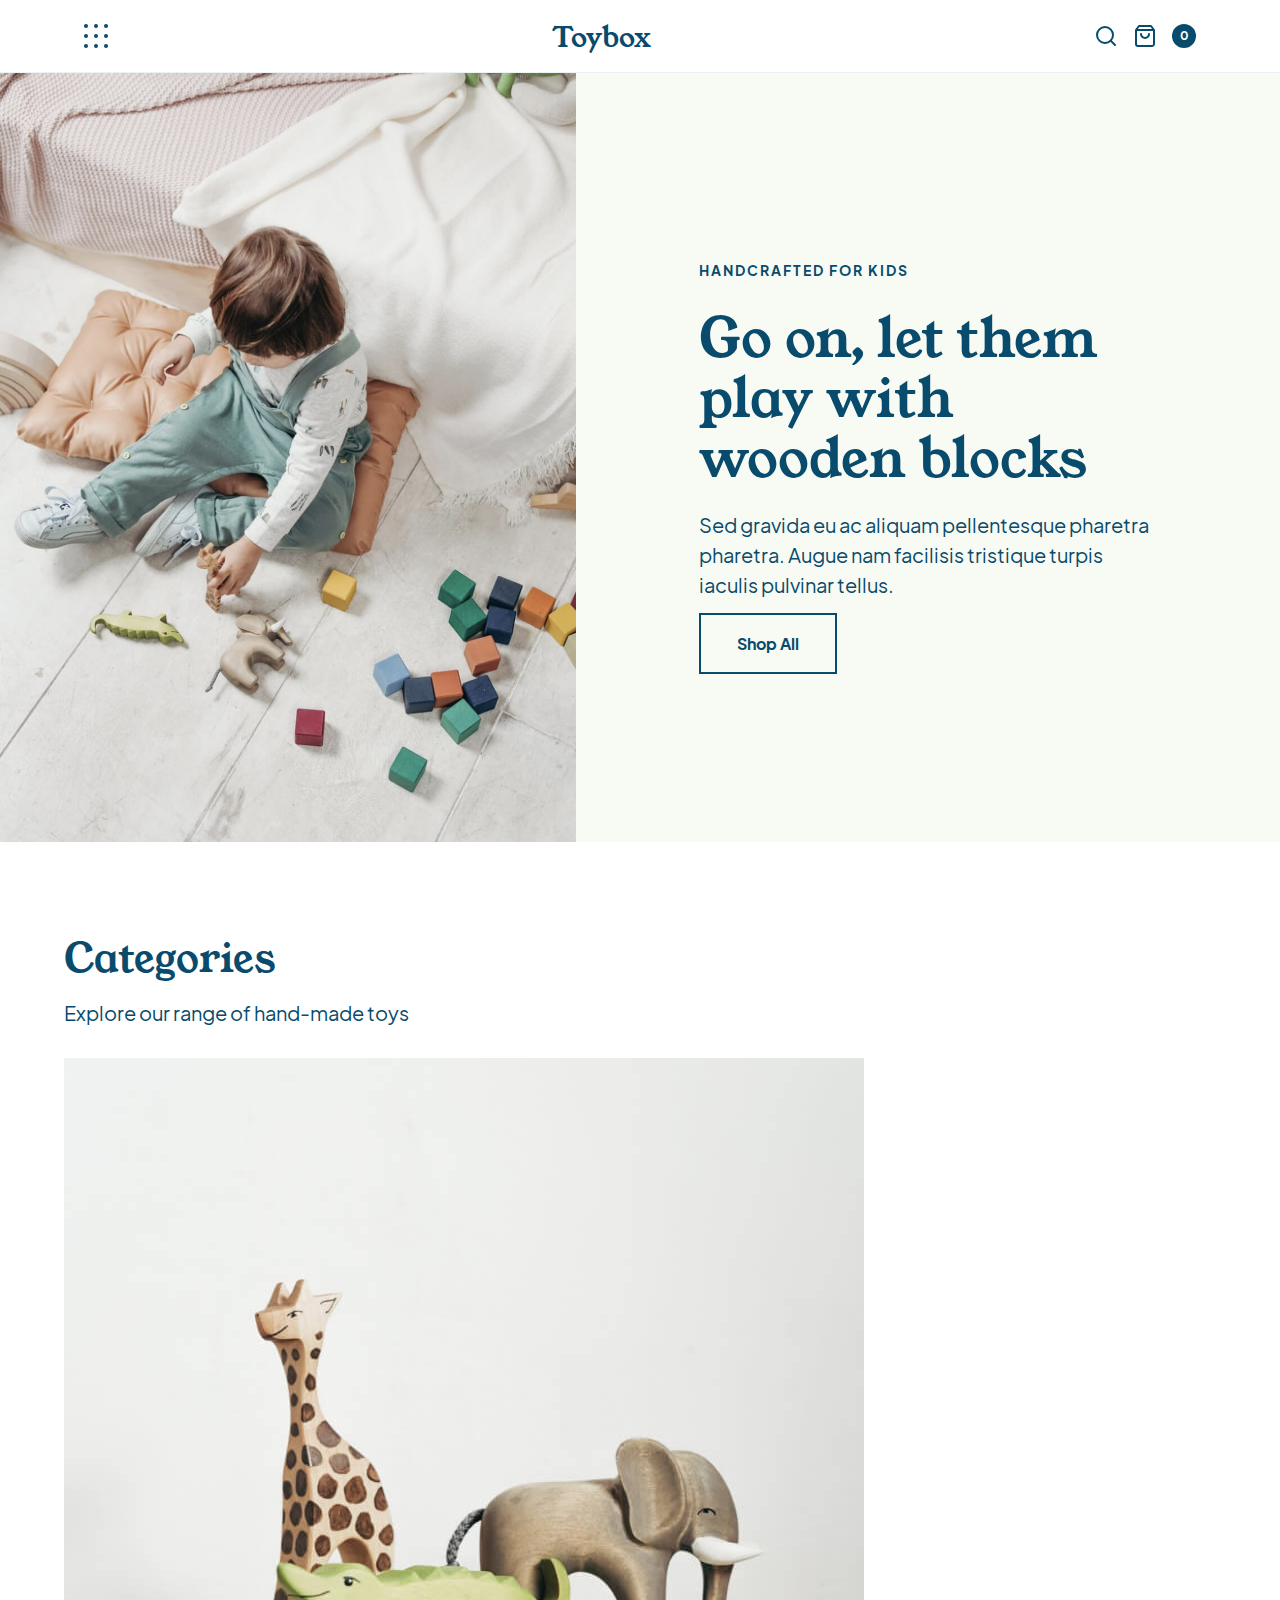
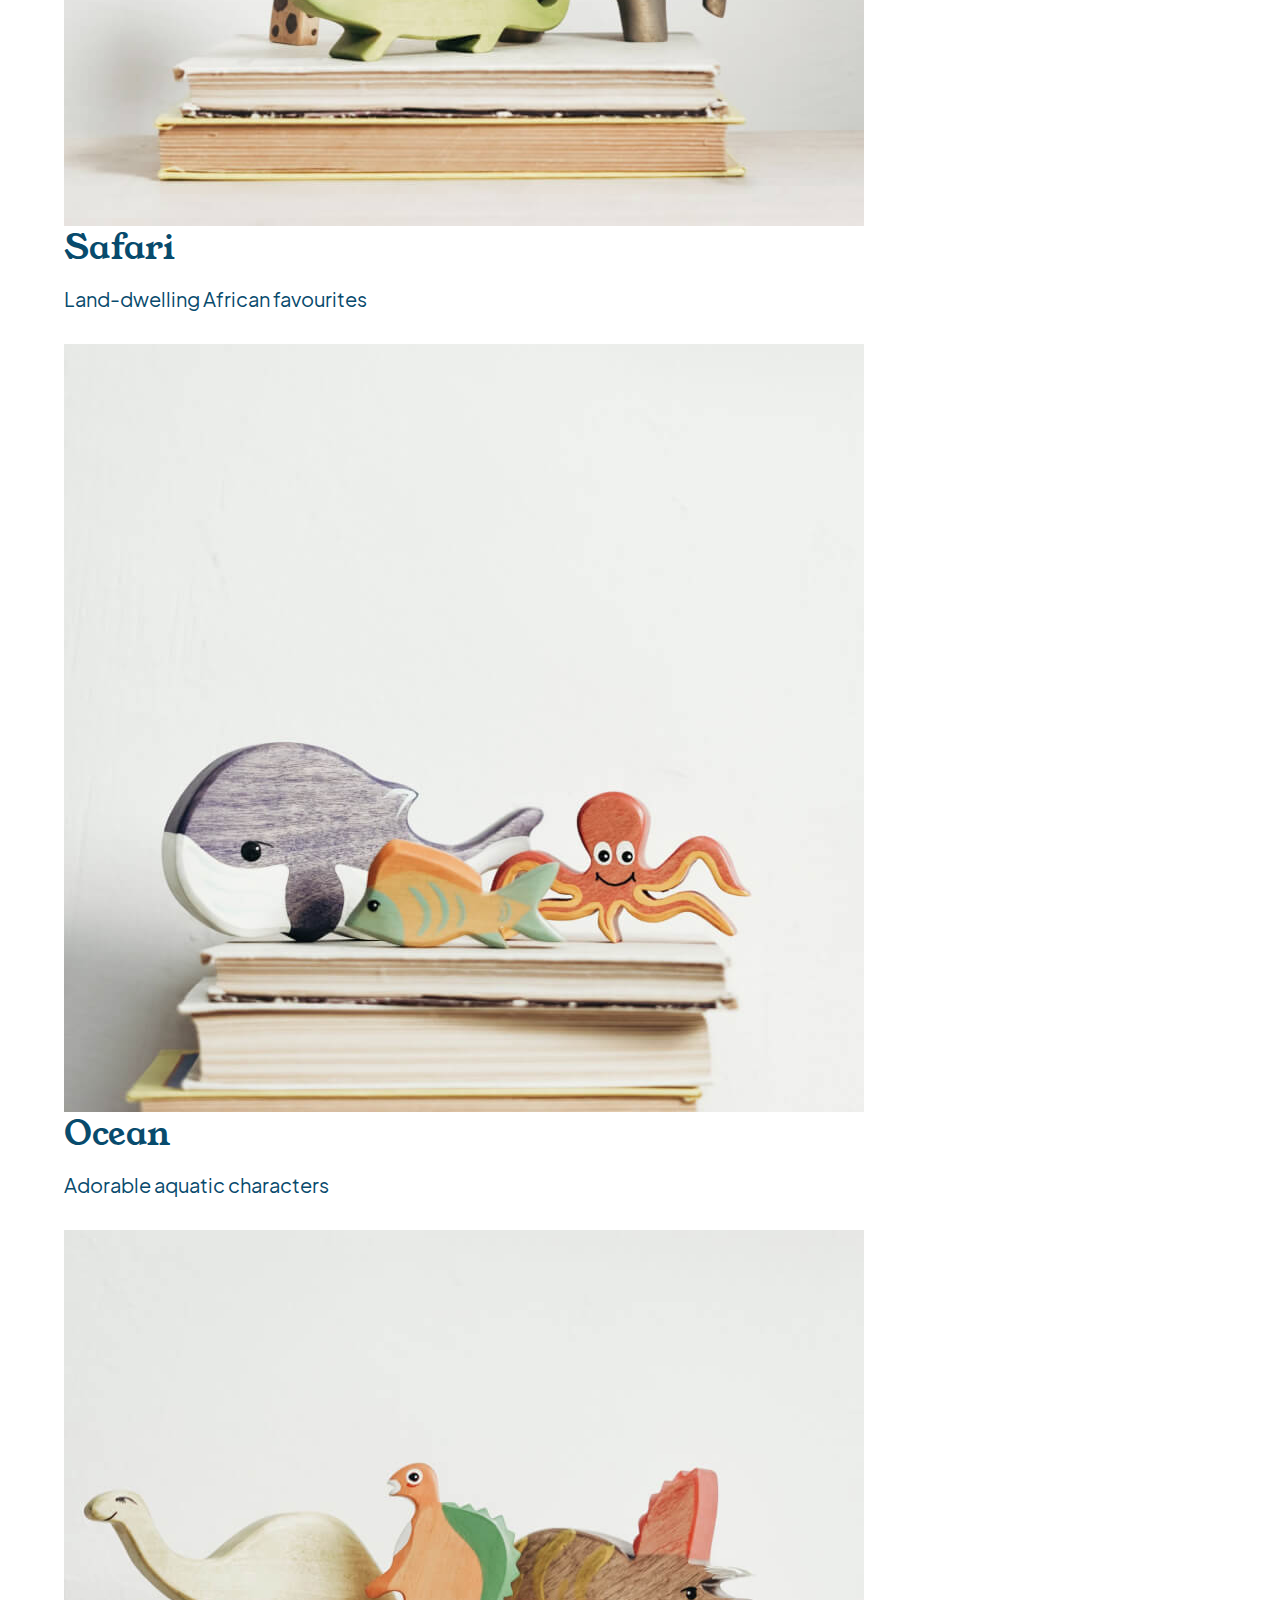
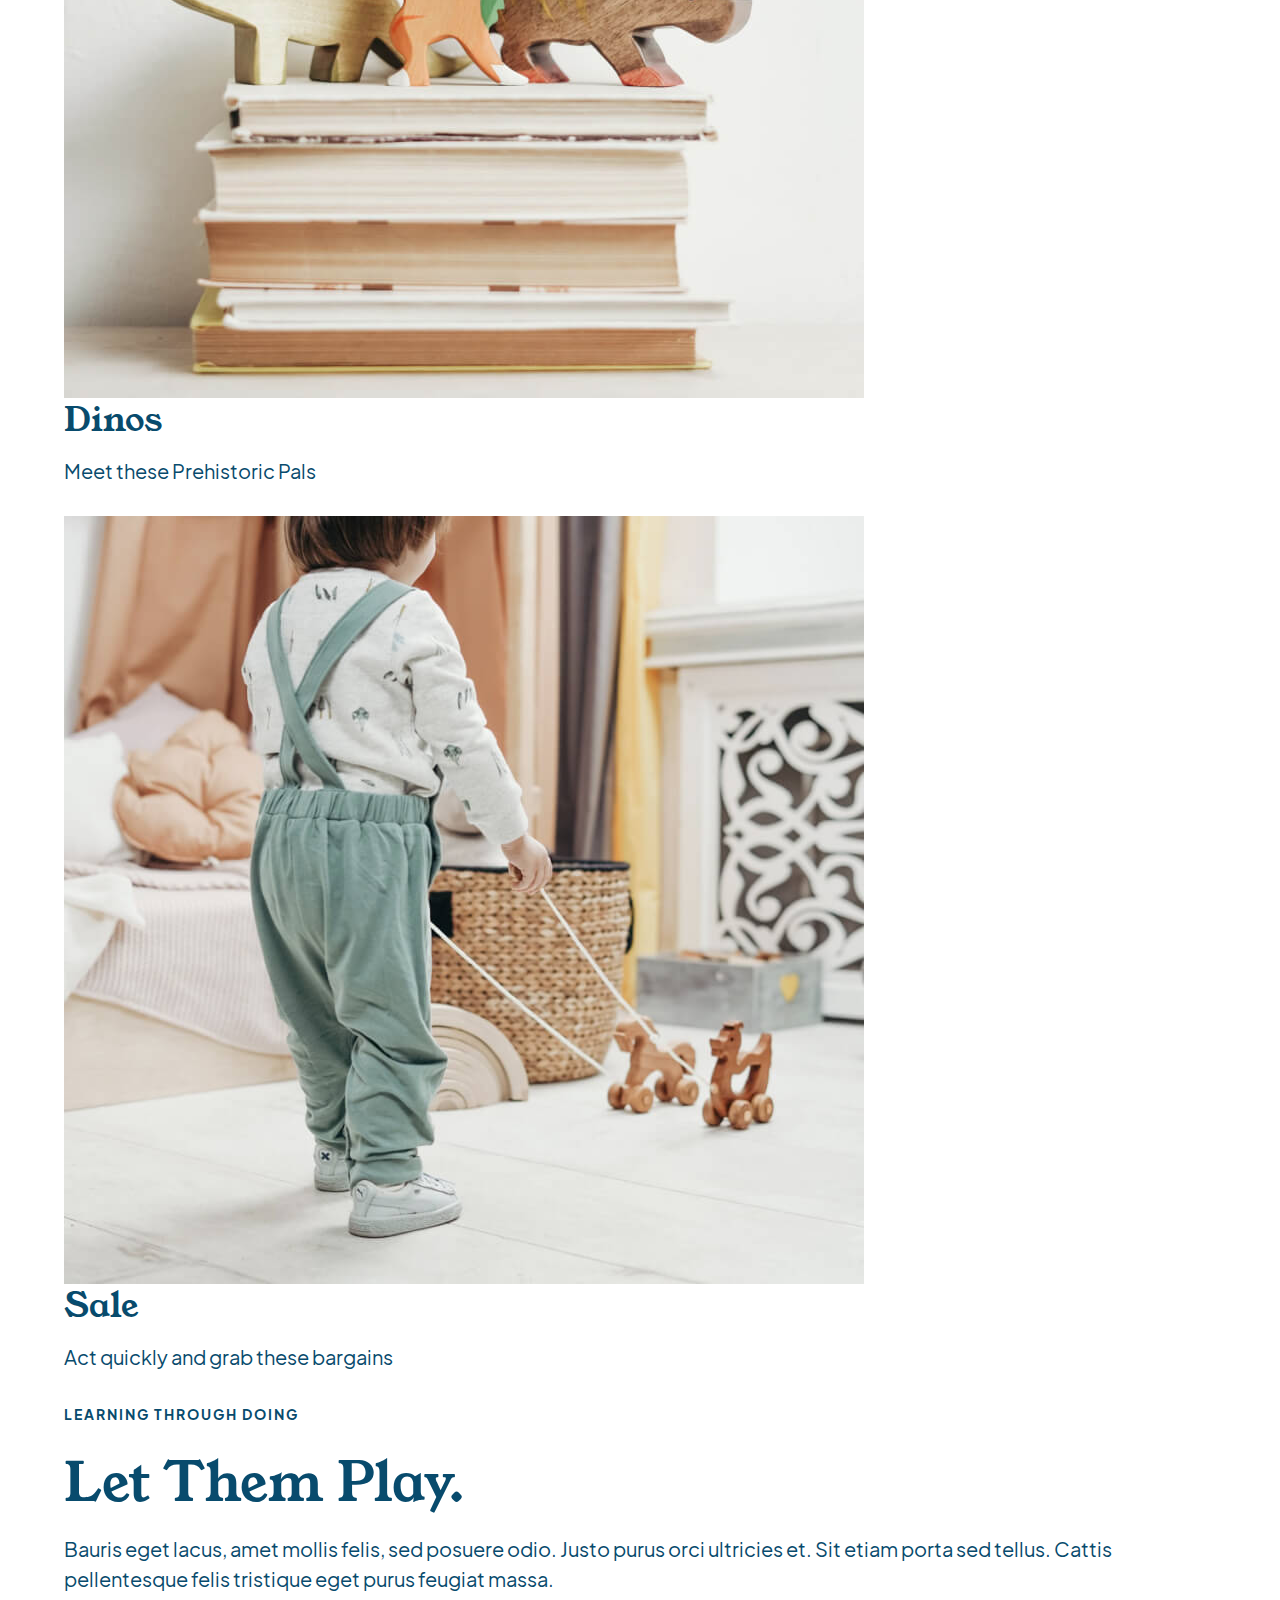
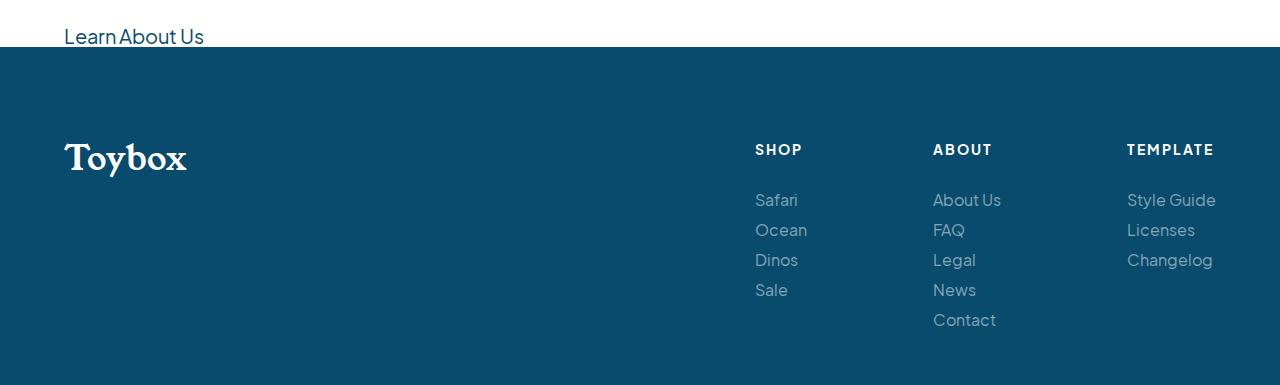
==== commit 88110280: "added footer and header styles" ====
--- a/index.html
+++ b/index.html
@@ -78,10 +78,13 @@
 			<img src="./assets/header-image.jpg" alt="A toddler playing with wooden blocks">
 		</div>
 		<div class="wrapper headerContent">
-			<h5>Handcrafted for kids</h5>
-			<h3>Go on, let them play with wooden blocks</h3>
-			<p>Sed gravida eu ac aliquam pellentesque pharetra pharetra. Augue nam facilisis tristique turpis iaculis pulvinar tellus.</p>
-			<a href="#" class="button">Shop All</a>
+			<div class="contentContainer">
+				<h5>Handcrafted for kids</h5>
+				<h3>Go on, let them play with wooden blocks</h3>
+				<p>Sed gravida eu ac aliquam pellentesque pharetra pharetra. Augue nam facilisis tristique turpis iaculis pulvinar tellus.</p>
+				<a href="#" class="button">Shop All</a>
+			</div>
+
 		</div>
 	</header>
 	
@@ -142,7 +145,7 @@
 	</main>
 
 	<!-- footer section -->
-	<footer>
+	<footer class="footer" id="footer">
 		<div class="wrapper">
 			<div class="footerFlex">
 				<!-- flex item 1 - logo -->
@@ -154,7 +157,7 @@
 					<!-- list 1 - shop -->
 					<ul class="footerShop">
 						<li>
-							<h5></h5>
+							<h5>Shop</h5>
 						</li>
 						<li>
 							<a href="#">Safari</a>
--- a/styles/styles.css
+++ b/styles/styles.css
@@ -235,8 +235,37 @@
   overflow: hidden;
 }
 
+img {
+  max-width: 100%;
+  display: block;
+}
+
 /* site fonts */
 /* site colours */
+header {
+  background-color: #f8fbf3;
+  margin-bottom: 90px;
+  display: -webkit-box;
+  display: -ms-flexbox;
+  display: flex;
+  -webkit-box-align: center;
+      -ms-flex-align: center;
+          align-items: center;
+  -ms-flex-wrap: wrap;
+      flex-wrap: wrap;
+}
+header .headerImgContainer {
+  width: 45%;
+}
+header .headerContent {
+  width: 55%;
+  color: #084b6d;
+}
+header .headerContent .contentContainer {
+  width: 65%;
+  margin: 0 auto;
+}
+
 /* import Jakarta Sans font */
 @font-face {
   font-family: "Jakarta Sans";
@@ -435,6 +464,7 @@
   top: 0;
   z-index: 10;
   border-bottom: 1px solid rgba(8, 75, 109, 0.08);
+  background-color: #fff;
 }
 .navBar .wrapper {
   display: -webkit-box;
@@ -482,6 +512,7 @@
   position: fixed;
   top: 0;
   padding: 35px 50px;
+  left: -500px;
 }
 .slideOutNav .buttonContainer {
   display: -webkit-box;
@@ -493,4 +524,35 @@
 }
 .slideOutNav .buttonContainer button {
   padding: 10px 0 10px 20px;
+}
+
+.footer {
+  background-color: #084b6d;
+  color: #fff;
+  padding: 90px 0 50px;
+}
+.footer .footerFlex {
+  display: -webkit-box;
+  display: -ms-flexbox;
+  display: flex;
+  -webkit-box-pack: justify;
+      -ms-flex-pack: justify;
+          justify-content: space-between;
+}
+.footer .footerNav {
+  display: -webkit-box;
+  display: -ms-flexbox;
+  display: flex;
+  -webkit-box-pack: justify;
+      -ms-flex-pack: justify;
+          justify-content: space-between;
+  width: 40%;
+}
+.footer .footerNav a {
+  font-size: 0.8rem;
+  line-height: 1.5rem;
+  color: rgba(255, 255, 255, 0.5);
+}
+.footer .footerNav a:hover, .footer .footerNav a:focus {
+  color: white;
 }